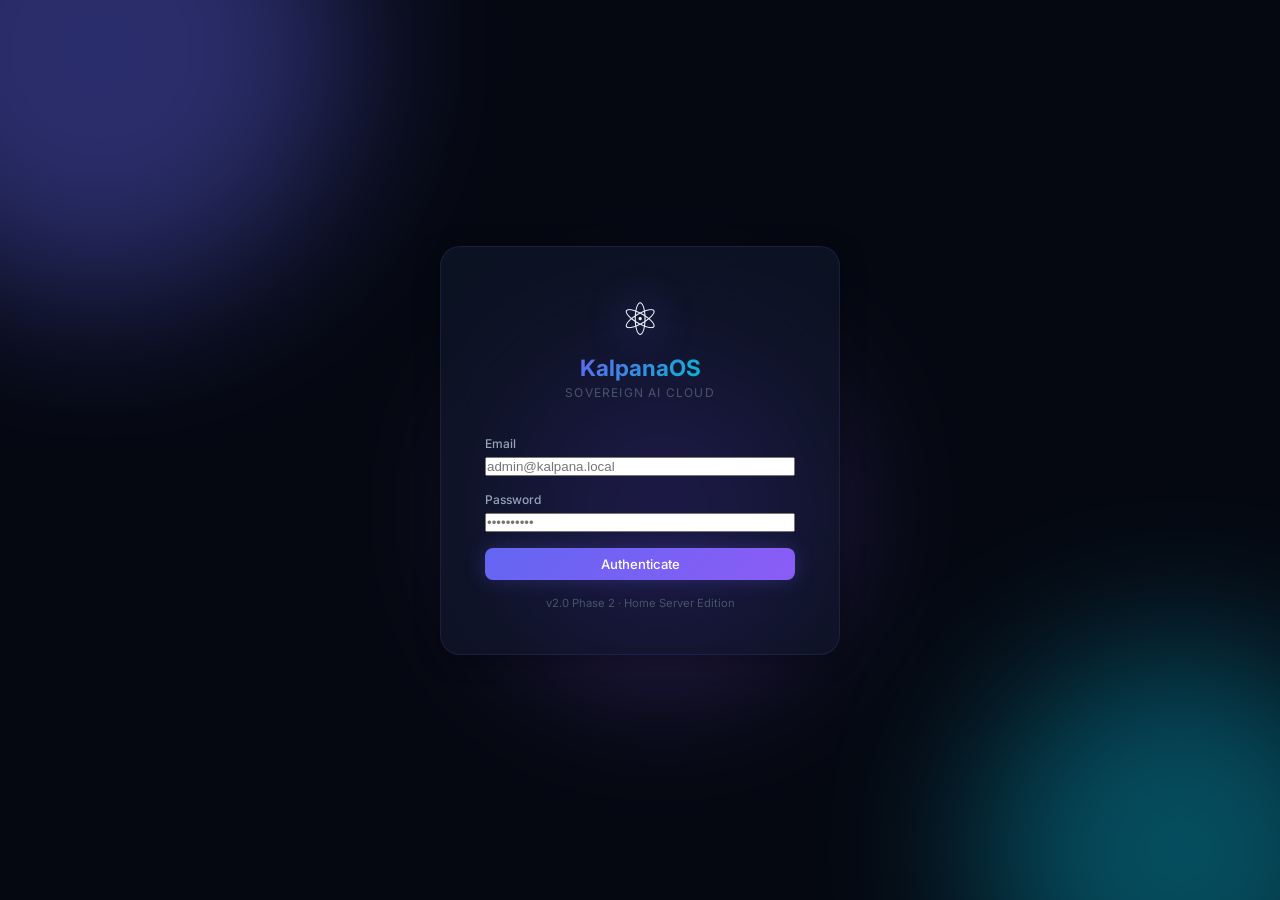
==== ui/index.html @ 205a22f2 "Initial commit: KalpanaOS Phase 5 Complete" ====
<!DOCTYPE html>
<html lang="en">
<head>
  <meta charset="UTF-8" />
  <meta name="viewport" content="width=device-width, initial-scale=1.0" />
  <title>KalpanaOS — Sovereign AI Cloud</title>
  <meta name="description" content="KalpanaOS operational dashboard — manage your sovereign AI cloud infrastructure through natural language." />
  <link rel="preconnect" href="https://fonts.googleapis.com" />
  <link rel="preconnect" href="https://fonts.gstatic.com" crossorigin />
  <link href="https://fonts.googleapis.com/css2?family=Inter:wght@300;400;500;600;700&family=JetBrains+Mono:wght@400;500&display=swap" rel="stylesheet" />
  <link rel="stylesheet" href="style.css" />
</head>
<body>
  <!-- Login Screen -->
  <div id="login-screen" class="login-screen">
    <div class="login-bg">
      <div class="orb orb-1"></div>
      <div class="orb orb-2"></div>
      <div class="orb orb-3"></div>
    </div>
    <div class="login-card glass">
      <div class="login-logo">
        <div class="logo-icon">⚛</div>
        <span class="logo-text">KalpanaOS</span>
        <span class="logo-sub">Sovereign AI Cloud</span>
      </div>
      <form id="login-form" class="login-form">
        <div class="form-group">
          <label for="email">Email</label>
          <input type="email" id="email" placeholder="admin@kalpana.local" autocomplete="email" />
        </div>
        <div class="form-group">
          <label for="password">Password</label>
          <input type="password" id="password" placeholder="••••••••••" autocomplete="current-password" />
        </div>
        <div id="login-error" class="login-error hidden"></div>
        <button type="submit" id="login-btn" class="btn btn-primary btn-full">
          <span class="btn-text">Authenticate</span>
          <span class="btn-spinner hidden">⟳</span>
        </button>
      </form>
      <p class="login-hint">v2.0 Phase 2 · Home Server Edition</p>
    </div>
  </div>

  <!-- Main App -->
  <div id="app" class="app hidden">
    <!-- Sidebar -->
    <aside class="sidebar glass">
      <div class="sidebar-logo">
        <div class="logo-icon">⚛</div>
        <span>KalpanaOS</span>
      </div>
      <nav class="sidebar-nav">
        <button class="nav-item active" data-page="dashboard" id="nav-dashboard">
          <span class="nav-icon">◈</span>
          <span>Dashboard</span>
        </button>
        <button class="nav-item" data-page="chat" id="nav-chat">
          <span class="nav-icon">◉</span>
          <span>AI Control Plane</span>
        </button>
        <button class="nav-item" data-page="services" id="nav-services">
          <span class="nav-icon">◫</span>
          <span>Services</span>
        </button>
        <button class="nav-item" data-page="agents" id="nav-agents">
          <span class="nav-icon">◎</span>
          <span>Agents</span>
        </button>
        <button class="nav-item" data-page="search" id="nav-search">
          <span class="nav-icon">◍</span>
          <span>Knowledge Search</span>
        </button>
        <button class="nav-item" data-page="observe" id="nav-observe">
          <span class="nav-icon">◌</span>
          <span>Observability</span>
        </button>
        <!-- Phase 2 nav -->
        <button class="nav-item" data-page="anomalies" id="nav-anomalies">
          <span class="nav-icon">⚠</span>
          <span>Anomaly Detection</span>
        </button>
        <button class="nav-item" data-page="memory" id="nav-memory">
          <span class="nav-icon">◈</span>
          <span>Episodic Memory</span>
        </button>
        <!-- Phase 3 Nav -->
        <div class="nav-section-label">Phase 3 · Orchestration</div>
        <button class="nav-item" data-page="topology" id="nav-topology">
          <span class="nav-icon">🕸</span>
          <span>Agent Topology</span>
        </button>
        <button class="nav-item" data-page="orchestrations" id="nav-orchestrations">
          <span class="nav-icon">⚡</span>
          <span>Orchestrations</span>
        </button>
        <button class="nav-item" data-page="events" id="nav-events">
          <span class="nav-icon">📡</span>
          <span>Live Events</span>
        </button>
        <!-- Phase 4 Nav -->
        <div class="nav-section-label">Phase 4 · Federation</div>
        <button class="nav-item" data-page="federation" id="nav-federation">
          <span class="nav-icon">🌐</span>
          <span>Federation & Edge</span>
        </button>
      </nav>
      <div class="sidebar-footer">
        <div class="user-badge glass">
          <div class="user-avatar">A</div>
          <div class="user-info">
            <span class="user-name" id="sidebar-username">Operator</span>
            <span class="user-role">Admin</span>
          </div>
        </div>
        <button class="btn-logout" id="logout-btn" title="Logout">⏻</button>
      </div>
    </aside>

    <!-- Main Content -->
    <main class="main-content">
      <!-- Dashboard Page -->
      <div id="page-dashboard" class="page active">
        <div class="page-header">
          <h1>Infrastructure Overview</h1>
          <div class="header-actions">
            <span class="status-dot online" id="system-status-dot"></span>
            <span id="system-status-text">All Systems Operational</span>
            <button class="btn btn-ghost" id="refresh-dashboard">↻ Refresh</button>
          </div>
        </div>

        <!-- Stats Row -->
        <div class="stats-grid">
          <div class="stat-card glass">
            <div class="stat-icon" style="background: linear-gradient(135deg,#6366f1,#8b5cf6)">◫</div>
            <div class="stat-body">
              <span class="stat-value" id="stat-services">—</span>
              <span class="stat-label">Running Services</span>
            </div>
            <div class="stat-trend up">↑</div>
          </div>
          <div class="stat-card glass">
            <div class="stat-icon" style="background: linear-gradient(135deg,#06b6d4,#3b82f6)">◎</div>
            <div class="stat-body">
              <span class="stat-value" id="stat-agents">—</span>
              <span class="stat-label">Active Agents</span>
            </div>
            <div class="stat-trend up">↑</div>
          </div>
          <div class="stat-card glass">
            <div class="stat-icon" style="background: linear-gradient(135deg,#10b981,#059669)">◍</div>
            <div class="stat-body">
              <span class="stat-value" id="stat-vectors">—</span>
              <span class="stat-label">Indexed Documents</span>
            </div>
            <div class="stat-trend neutral">→</div>
          </div>
          <div class="stat-card glass">
            <div class="stat-icon" style="background: linear-gradient(135deg,#f59e0b,#ef4444)">◉</div>
            <div class="stat-body">
              <span class="stat-value" id="stat-pending">—</span>
              <span class="stat-label">Pending Approvals</span>
            </div>
            <div class="stat-trend neutral" id="pending-trend">→</div>
          </div>
        </div>

        <!-- Node Info + Services -->
        <div class="dashboard-grid">
          <div class="card glass">
            <div class="card-header">
              <h3>Node Information</h3>
              <span class="badge badge-green">Online</span>
            </div>
            <div class="node-info" id="node-info">
              <div class="info-row"><span>Hostname</span><span id="node-hostname">—</span></div>
              <div class="info-row"><span>CPU Cores</span><span id="node-cpu">—</span></div>
              <div class="info-row"><span>Total Memory</span><span id="node-mem">—</span></div>
              <div class="info-row"><span>Docker Version</span><span id="node-docker">—</span></div>
              <div class="info-row"><span>Uptime</span><span id="node-uptime">—</span></div>
            </div>
          </div>

          <div class="card glass">
            <div class="card-header">
              <h3>Service Health</h3>
              <button class="btn btn-ghost btn-sm" id="deploy-service-btn">+ Deploy</button>
            </div>
            <div class="service-list" id="service-health-list">
              <div class="loading-pulse"></div>
            </div>
          </div>
        </div>

        <!-- Audit Log -->
        <div class="card glass">
          <div class="card-header">
            <h3>Recent Audit Log</h3>
            <span class="badge badge-blue">Live</span>
          </div>
          <div class="audit-table-wrap">
            <table class="audit-table">
              <thead>
                <tr><th>Time</th><th>Operator</th><th>Action</th><th>Resource</th><th>Detail</th></tr>
              </thead>
              <tbody id="audit-log-body">
                <tr><td colspan="5" class="empty-row">Loading audit log…</td></tr>
              </tbody>
            </table>
          </div>
        </div>
      </div>

      <!-- AI Chat Page -->
      <div id="page-chat" class="page">
        <div class="page-header">
          <h1>AI Control Plane</h1>
          <div class="header-actions">
            <span class="model-badge glass" id="chat-model-badge">⚡ meta/llama-3.1-8b-instruct</span>
            <button class="btn btn-ghost" id="new-session-btn">+ New Session</button>
          </div>
        </div>

        <div class="chat-layout">
          <div class="chat-container glass">
            <div class="chat-messages" id="chat-messages">
              <div class="chat-welcome">
                <div class="welcome-icon">⚛</div>
                <h3>KalpanaAI is ready</h3>
                <p>Ask me anything about your infrastructure. I can deploy services, check status, search your knowledge base, and run agents — all through natural language.</p>
                <div class="quick-prompts">
                  <button class="quick-prompt" data-prompt="What services are currently running?">What services are running?</button>
                  <button class="quick-prompt" data-prompt="Give me an infrastructure status report">Infrastructure report</button>
                  <button class="quick-prompt" data-prompt="Search my knowledge base for deployment guides">Search knowledge base</button>
                  <button class="quick-prompt" data-prompt="Run the InfraReportAgent">Run InfraReportAgent</button>
                </div>
              </div>
            </div>

            <div class="chat-input-area">
              <div id="pending-confirmation" class="pending-banner hidden">
                <span class="pending-icon">⚠</span>
                <span id="pending-desc">Pending command requires confirmation</span>
                <div class="pending-actions">
                  <button class="btn btn-danger btn-sm" id="confirm-cmd-btn">✓ Confirm</button>
                  <button class="btn btn-ghost btn-sm" id="reject-cmd-btn">✕ Reject</button>
                </div>
              </div>
              <div class="chat-input-row">
                <textarea
                  id="chat-input"
                  class="chat-textarea"
                  placeholder="Ask KalpanaAI anything…"
                  rows="1"
                ></textarea>
                <button class="btn btn-primary chat-send-btn" id="chat-send">
                  <span>Send</span>
                </button>
              </div>
              <div class="chat-footer-hint">KalpanaAI will ask for confirmation before any destructive action</div>
            </div>
          </div>
        </div>
      </div>

      <!-- Services Page -->
      <div id="page-services" class="page">
        <div class="page-header">
          <h1>Services</h1>
          <div class="header-actions">
            <button class="btn btn-primary" id="open-deploy-modal">+ Deploy Service</button>
          </div>
        </div>
        <div class="services-grid" id="services-grid">
          <div class="loading-pulse"></div>
        </div>
      </div>

      <!-- Agents Page -->
      <div id="page-agents" class="page">
        <div class="page-header">
          <h1>Autonomous Agents</h1>
          <button class="btn btn-primary" id="run-agent-btn">▶ Run Agent</button>
        </div>
        <div class="agents-layout">
          <div class="card glass">
            <div class="card-header"><h3>Registered Agents</h3></div>
            <div id="agents-list" class="agents-list">
              <div class="loading-pulse"></div>
            </div>
          </div>
          <div class="card glass">
            <div class="card-header">
              <h3>Task Queue</h3>
              <button class="btn btn-ghost btn-sm" id="refresh-tasks">↻</button>
            </div>
            <div id="tasks-list" class="tasks-list">
              <div class="loading-pulse"></div>
            </div>
          </div>
        </div>
      </div>

      <!-- Knowledge Search Page -->
      <div id="page-search" class="page">
        <div class="page-header">
          <h1>Knowledge Search</h1>
        </div>
        <div class="search-layout">
          <div class="search-bar-wrap glass">
            <span class="search-icon">⌕</span>
            <input type="text" id="search-input" class="search-input" placeholder="Search your knowledge base semantically…" />
            <button class="btn btn-primary" id="search-btn">Search</button>
          </div>
          <div class="ingest-section">
            <div class="card glass">
              <div class="card-header">
                <h3>Ingest Document</h3>
              </div>
              <div class="ingest-form">
                <textarea id="ingest-text" class="ingest-textarea" placeholder="Paste text to add to your knowledge base…" rows="4"></textarea>
                <input type="text" id="ingest-source" class="input-field" placeholder="Source label (e.g. deployment-guide)" />
                <button class="btn btn-primary" id="ingest-btn">+ Ingest to Knowledge Base</button>
              </div>
            </div>
          </div>
          <div id="search-results" class="search-results">
            <div class="search-empty">
              <span class="search-empty-icon">◍</span>
              <p>Search results will appear here</p>
            </div>
          </div>
        </div>
      </div>

      <!-- Observability Page -->
      <div id="page-observe" class="page">
        <div class="page-header">
          <h1>Observability</h1>
          <div class="header-actions">
            <a href="http://localhost:3001" target="_blank" class="btn btn-ghost">Open Grafana ↗</a>
            <a href="http://localhost:9090" target="_blank" class="btn btn-ghost">Open Prometheus ↗</a>
          </div>
        </div>
        <div class="observe-grid">
          <div class="card glass observe-card">
            <div class="card-header"><h3>Service Health Status</h3></div>
            <div id="observe-health" class="observe-health">
              <div class="loading-pulse"></div>
            </div>
          </div>
          <div class="card glass observe-card">
            <div class="card-header"><h3>Grafana Dashboard</h3></div>
            <div class="grafana-embed-wrap">
              <iframe
                src=""
                class="grafana-iframe"
                id="grafana-iframe"
                title="KalpanaOS Grafana Dashboard"
              ></iframe>
              <div class="grafana-fallback" id="grafana-fallback">
                <p>Grafana not reachable yet. <a href="" id="grafana-fallback-link" target="_blank">Open directly →</a></p>
              </div>
            </div>
          </div>
        </div>
      </div>

      <!-- Phase 2: Anomaly Detection Page -->
      <div id="page-anomalies" class="page">
        <div class="page-header">
          <h1>Anomaly Detection</h1>
          <div class="header-actions">
            <span id="anomaly-scan-time" class="badge badge-blue" style="display:none"></span>
            <button class="btn btn-primary" id="scan-anomalies-btn">⚡ Run Diagnostic Scan</button>
          </div>
        </div>

        <div class="card glass" style="margin-bottom:1.5rem">
          <div class="card-header">
            <h3>AI Infrastructure Analysis</h3>
            <span class="badge badge-green">Powered by LLaMA 3.1</span>
          </div>
          <p style="color:var(--text-muted);padding:1rem 0 0">KalpanaAI continuously monitors your Prometheus metrics and Loki error logs. Click <strong>Run Diagnostic Scan</strong> to trigger an immediate AI analysis of the last 30 minutes of telemetry.</p>
          <div id="anomaly-scan-output" class="anomaly-report-box hidden"></div>
        </div>

        <div class="card-header" style="padding:0 0 1rem">
          <h3>Active Anomalies</h3>
          <button class="btn btn-ghost btn-sm" id="refresh-anomalies-btn">↻ Refresh</button>
        </div>
        <div id="anomalies-list" class="anomalies-list">
          <div class="loading-pulse"></div>
        </div>
      </div>

      <!-- Phase 2: Episodic Memory Page -->
      <div id="page-memory" class="page">
        <div class="page-header">
          <h1>Episodic Memory</h1>
          <div class="header-actions">
            <span class="badge badge-blue">Long-Term AI Memory</span>
            <button class="btn btn-ghost" id="refresh-memory-btn">↻ Refresh</button>
          </div>
        </div>

        <div class="card glass" style="margin-bottom:1.5rem">
          <p style="color:var(--text-muted)">KalpanaAI automatically remembers past interactions, agent outputs, and infrastructure events. This memory is used to enrich future AI responses with relevant context from your history.</p>
        </div>

        <div class="memory-filters" style="display:flex;gap:.75rem;margin-bottom:1.5rem;flex-wrap:wrap">
          <button class="btn btn-ghost btn-sm memory-filter active" data-type="">All Types</button>
          <button class="btn btn-ghost btn-sm memory-filter" data-type="chat_interaction">💬 Chat</button>
          <button class="btn btn-ghost btn-sm memory-filter" data-type="agent_output">🤖 Agent</button>
          <button class="btn btn-ghost btn-sm memory-filter" data-type="anomaly">⚠ Anomaly</button>
          <button class="btn btn-ghost btn-sm memory-filter" data-type="infra_event">🔧 Infra</button>
        </div>

        <div id="memory-list" class="memory-list">
          <div class="loading-pulse"></div>
        </div>
      </div>

      <!-- Phase 3: Agent Topology Page -->
      <div id="page-topology" class="page">
        <div class="page-header">
          <h1>Agent Topology</h1>
          <div class="header-actions">
            <span class="badge badge-purple">Phase 3 · Multi-Agent Mesh</span>
            <button class="btn btn-ghost" id="refresh-topology-btn">↻ Refresh</button>
          </div>
        </div>
        <div class="p3-grid">
          <div class="card glass" style="grid-column:span 2">
            <h3 style="margin-bottom:1rem">Registered Agents</h3>
            <div id="agents-grid" class="agents-grid"></div>
          </div>
          <div class="card glass">
            <h3 style="margin-bottom:1rem">Quick Orchestrate</h3>
            <div class="form-group">
              <label>Goal</label>
              <textarea id="orch-goal" class="ingest-textarea" rows="3" placeholder="e.g. 'comprehensive analysis' or 'predict scaling needs'"></textarea>
            </div>
            <button class="btn btn-primary" id="run-orchestration-btn" style="width:100%;margin-top:.5rem">⚡ Orchestrate</button>
            <div id="orch-status" style="margin-top:1rem;display:none">
              <div class="loading-pulse"></div>
              <p style="text-align:center;margin-top:.5rem;color:var(--text-muted)">Running multi-agent plan...</p>
            </div>
          </div>
        </div>
      </div>

      <!-- Phase 3: Orchestrations Page -->
      <div id="page-orchestrations" class="page">
        <div class="page-header">
          <h1>Orchestration Plans</h1>
          <div class="header-actions">
            <span class="badge badge-blue">DAG Execution Engine</span>
            <button class="btn btn-ghost" id="refresh-plans-btn">↻ Refresh</button>
          </div>
        </div>
        <div id="plans-list" class="plans-list"></div>
      </div>

      <!-- Phase 3: Live Events Page -->
      <div id="page-events" class="page">
        <div class="page-header">
          <h1>Live Event Stream</h1>
          <div class="header-actions">
            <span id="sse-status-badge" class="badge badge-green">🟢 Connected</span>
            <button class="btn btn-ghost" id="clear-events-btn">Clear</button>
          </div>
        </div>
        <div class="card glass" style="margin-bottom:1.5rem;padding:.75rem 1.25rem">
          <p style="color:var(--text-muted);font-size:.85rem">Real-time event stream from the Orchestrator. All agent heartbeats, task dispatches, and plan completions appear here instantly via Server-Sent Events.</p>
        </div>
        <div id="events-feed" class="events-feed"></div>
      </div>

      <!-- Phase 4: Federation Page -->
      <div id="page-federation" class="page">
        <div class="page-header">
          <h1>Federation & Self-Healing</h1>
          <div class="header-actions">
            <button class="btn btn-primary" id="add-peer-btn">+ Trust New Peer</button>
          </div>
        </div>

        <div class="federation-grid">
          <!-- Peers list -->
          <div class="card glass">
            <h2>Trusted Peer Nodes</h2>
            <div class="table-container">
              <table class="data-table">
                <thead>
                  <tr>
                    <th>Status</th>
                    <th>Friendly Name</th>
                    <th>URL</th>
                    <th>DID</th>
                    <th>Actions</th>
                  </tr>
                </thead>
                <tbody id="peers-list-tbody">
                  <!-- Dynamic peers list -->
                </tbody>
              </table>
            </div>
          </div>

          <!-- Self Healing Audit Log -->
          <div class="card glass">
            <h2>Self-Healing Remediation Log</h2>
            <div class="timeline" id="remediation-audit-log">
              <!-- Remediation log items -->
            </div>
          </div>
        </div>

        <!-- Capability Registry / Marketplace -->
        <div class="card glass" style="margin-top:1.5rem">
          <h2>Federated Agent Marketplace</h2>
          <p style="color:var(--text-muted);font-size:.85rem;margin-bottom:1rem">Discover agent capabilities advertised by connected peers and request workload delegation.</p>
          <div class="table-container">
            <table class="data-table">
              <thead>
                <tr>
                  <th>Agent ID</th>
                  <th>Name</th>
                  <th>Description</th>
                  <th>Capabilities</th>
                  <th>Delegation Route</th>
                </tr>
              </thead>
              <tbody id="federated-marketplace-tbody">
                <!-- Federated marketplace items -->
              </tbody>
            </table>
          </div>
        </div>
      </div>

    </main>
  </div>

  <!-- Deploy Service Modal -->
  <div id="deploy-modal" class="modal-overlay hidden">
    <div class="modal glass">
      <div class="modal-header">
        <h3>Deploy Service</h3>
        <button class="modal-close" id="close-deploy-modal">✕</button>
      </div>
      <form id="deploy-form" class="modal-form">
        <div class="form-group">
          <label>Service Name</label>
          <input type="text" id="deploy-name" class="input-field" placeholder="my-service" required />
        </div>
        <div class="form-group">
          <label>Docker Image</label>
          <input type="text" id="deploy-image" class="input-field" placeholder="nginx:alpine" required />
        </div>
        <div class="form-group">
          <label>Port Mapping (host:container)</label>
          <input type="text" id="deploy-ports" class="input-field" placeholder="8080:80" />
        </div>
        <div class="form-group">
          <label>Environment Variables (KEY=VALUE, one per line)</label>
          <textarea id="deploy-env" class="ingest-textarea" rows="3" placeholder="API_KEY=abc&#10;DEBUG=true"></textarea>
        </div>
        <div class="form-group">
          <label>Memory Limit</label>
          <input type="text" id="deploy-mem" class="input-field" placeholder="128m" value="128m" />
        </div>
        <div class="modal-actions">
          <button type="button" class="btn btn-ghost" id="cancel-deploy">Cancel</button>
          <button type="submit" class="btn btn-primary">Deploy</button>
        </div>
      </form>
    </div>
  </div>

  <!-- Trust Peer Modal -->
  <div id="peer-modal" class="modal-overlay hidden">
    <div class="modal glass">
      <div class="modal-header">
        <h3>Trust New Peer Node</h3>
        <button class="modal-close" id="close-peer-modal">✕</button>
      </div>
      <form id="peer-form" class="modal-form">
        <div class="form-group">
          <label>Friendly Name</label>
          <input type="text" id="peer-name" class="input-field" placeholder="My Edge Node" required />
        </div>
        <div class="form-group">
          <label>Peer DID (did:key:...)</label>
          <input type="text" id="peer-did" class="input-field" placeholder="did:key:z6M..." required />
        </div>
        <div class="form-group">
          <label>Endpoint URL (Orchestrator Host)</label>
          <input type="text" id="peer-url" class="input-field" placeholder="http://192.168.1.10:8006" required />
        </div>
        <div class="modal-actions">
          <button type="button" class="btn btn-ghost" id="cancel-peer">Cancel</button>
          <button type="submit" class="btn btn-primary">Trust Peer</button>
        </div>
      </form>
    </div>
  </div>

  <!-- Toast Notifications -->
  <div id="toast-container" class="toast-container"></div>

  <script src="app.js"></script>
</body>
</html>
---- ui/style.css ----
/* ─── Reset & Base ────────────────────────────────────────────── */
*, *::before, *::after { box-sizing: border-box; margin: 0; padding: 0; }

:root {
  --bg-base:        #050811;
  --bg-surface:     #0c1220;
  --bg-elevated:    #111827;
  --border:         rgba(99,102,241,0.15);
  --border-bright:  rgba(99,102,241,0.35);
  --text-primary:   #f1f5f9;
  --text-secondary: #94a3b8;
  --text-muted:     #475569;
  --accent:         #6366f1;
  --accent-glow:    rgba(99,102,241,0.25);
  --accent-2:       #8b5cf6;
  --cyan:           #06b6d4;
  --green:          #10b981;
  --amber:          #f59e0b;
  --red:            #ef4444;
  --radius:         12px;
  --radius-sm:      8px;
  --shadow:         0 4px 24px rgba(0,0,0,0.4);
  --shadow-glow:    0 0 40px rgba(99,102,241,0.15);
}

html { font-size: 15px; }
body {
  font-family: 'Inter', sans-serif;
  background: var(--bg-base);
  color: var(--text-primary);
  min-height: 100vh;
  overflow-x: hidden;
}

/* ─── Glass morphism ─────────────────────────────────────────── */
.glass {
  background: rgba(17,24,39,0.7);
  backdrop-filter: blur(16px) saturate(180%);
  -webkit-backdrop-filter: blur(16px) saturate(180%);
  border: 1px solid var(--border);
  box-shadow: var(--shadow);
}

/* ─── Buttons ────────────────────────────────────────────────── */
.btn {
  display: inline-flex; align-items: center; gap: 6px;
  padding: 8px 18px; border-radius: var(--radius-sm);
  font-size: 0.875rem; font-weight: 500; cursor: pointer;
  border: none; transition: all 0.2s ease; text-decoration: none;
  font-family: 'Inter', sans-serif; white-space: nowrap;
}
.btn-primary {
  background: linear-gradient(135deg, var(--accent), var(--accent-2));
  color: #fff; box-shadow: 0 0 20px var(--accent-glow);
}
.btn-primary:hover { transform: translateY(-1px); box-shadow: 0 0 32px var(--accent-glow); }
.btn-primary:active { transform: translateY(0); }
.btn-ghost {
  background: rgba(255,255,255,0.04); color: var(--text-secondary);
  border: 1px solid var(--border);
}
.btn-ghost:hover { background: rgba(255,255,255,0.08); color: var(--text-primary); }
.btn-danger { background: linear-gradient(135deg,#dc2626,#ef4444); color:#fff; }
.btn-danger:hover { transform: translateY(-1px); }
.btn-full { width: 100%; justify-content: center; }
.btn-sm { padding: 5px 12px; font-size: 0.8rem; }

/* ─── Inputs ─────────────────────────────────────────────────── */
.input-field, .chat-textarea, .ingest-textarea {
  width: 100%; padding: 10px 14px;
  background: rgba(255,255,255,0.04); border: 1px solid var(--border);
  border-radius: var(--radius-sm); color: var(--text-primary);
  font-size: 0.9rem; font-family: 'Inter', sans-serif;
  outline: none; transition: border-color 0.2s, box-shadow 0.2s;
}
.input-field:focus, .chat-textarea:focus, .ingest-textarea:focus {
  border-color: var(--accent); box-shadow: 0 0 0 3px var(--accent-glow);
}
.input-field::placeholder, .chat-textarea::placeholder, .ingest-textarea::placeholder { color: var(--text-muted); }

/* ─── Login Screen ───────────────────────────────────────────── */
.login-screen {
  position: fixed; inset: 0; display: flex;
  align-items: center; justify-content: center;
  background: var(--bg-base); z-index: 1000;
}
.login-bg { position: absolute; inset: 0; overflow: hidden; pointer-events: none; }
.orb {
  position: absolute; border-radius: 50%; filter: blur(80px); opacity: 0.4;
  animation: orb-drift 8s ease-in-out infinite alternate;
}
.orb-1 { width: 500px; height: 500px; background: var(--accent); top: -200px; left: -150px; animation-delay: 0s; }
.orb-2 { width: 400px; height: 400px; background: var(--cyan); bottom: -150px; right: -100px; animation-delay: -3s; }
.orb-3 { width: 300px; height: 300px; background: var(--accent-2); top: 40%; left: 40%; animation-delay: -5s; }
@keyframes orb-drift { from { transform: translate(0,0) scale(1); } to { transform: translate(30px,20px) scale(1.1); } }

.login-card {
  width: 400px; padding: 44px; border-radius: 20px;
  position: relative; z-index: 1;
  animation: slide-up 0.5s ease;
}
@keyframes slide-up { from { opacity:0; transform:translateY(20px); } to { opacity:1; transform:translateY(0); } }

.login-logo { text-align: center; margin-bottom: 36px; }
.logo-icon { font-size: 3rem; display: block; margin-bottom: 8px; filter: drop-shadow(0 0 20px var(--accent)); }
.logo-text { font-size: 1.5rem; font-weight: 700; background: linear-gradient(135deg,var(--accent),var(--cyan)); -webkit-background-clip: text; -webkit-text-fill-color: transparent; background-clip: text; }
.logo-sub { display: block; font-size: 0.8rem; color: var(--text-muted); margin-top: 4px; letter-spacing: 0.1em; text-transform: uppercase; }

.login-form { display: flex; flex-direction: column; gap: 16px; }
.form-group { display: flex; flex-direction: column; gap: 6px; }
.form-group label { font-size: 0.8rem; font-weight: 500; color: var(--text-secondary); }
.login-error {
  padding: 10px 14px; border-radius: var(--radius-sm);
  background: rgba(239,68,68,0.15); border: 1px solid rgba(239,68,68,0.3);
  color: #fca5a5; font-size: 0.85rem;
}
.login-hint { text-align: center; margin-top: 16px; font-size: 0.75rem; color: var(--text-muted); }

/* ─── App Layout ─────────────────────────────────────────────── */
.app { display: flex; height: 100vh; overflow: hidden; }

/* ─── Sidebar ────────────────────────────────────────────────── */
.sidebar {
  width: 230px; flex-shrink: 0; display: flex; flex-direction: column;
  border-right: 1px solid var(--border); border-radius: 0;
  padding: 24px 16px; gap: 0;
  background: rgba(5,8,17,0.85);
}
.sidebar-logo {
  display: flex; align-items: center; gap: 10px; padding: 0 8px;
  margin-bottom: 32px; font-weight: 700; font-size: 1rem;
  background: linear-gradient(135deg,var(--accent),var(--cyan));
  -webkit-background-clip: text; -webkit-text-fill-color: transparent; background-clip: text;
}
.sidebar-logo .logo-icon { font-size: 1.4rem; filter: drop-shadow(0 0 10px var(--accent)); -webkit-text-fill-color: initial; }

.sidebar-nav { display: flex; flex-direction: column; gap: 4px; flex: 1; }
.nav-item {
  display: flex; align-items: center; gap: 12px; padding: 10px 12px;
  border-radius: var(--radius-sm); border: none; background: transparent;
  color: var(--text-secondary); font-size: 0.875rem; cursor: pointer;
  transition: all 0.2s ease; text-align: left; font-family: 'Inter',sans-serif;
  position: relative;
}
.nav-item:hover { background: rgba(99,102,241,0.08); color: var(--text-primary); }
.nav-item.active {
  background: rgba(99,102,241,0.15); color: var(--accent);
  box-shadow: inset 3px 0 0 var(--accent);
}
.nav-icon { font-size: 1.1rem; width: 20px; text-align: center; }

.sidebar-footer { display: flex; align-items: center; gap: 8px; padding-top: 16px; border-top: 1px solid var(--border); }
.user-badge {
  display: flex; align-items: center; gap: 8px; padding: 8px 10px;
  border-radius: var(--radius-sm); flex: 1;
}
.user-avatar {
  width: 28px; height: 28px; border-radius: 50%;
  background: linear-gradient(135deg,var(--accent),var(--accent-2));
  display: flex; align-items: center; justify-content: center;
  font-size: 0.75rem; font-weight: 700; color: #fff; flex-shrink: 0;
}
.user-info { display: flex; flex-direction: column; min-width: 0; }
.user-name { font-size: 0.8rem; font-weight: 600; color: var(--text-primary); white-space: nowrap; overflow: hidden; text-overflow: ellipsis; }
.user-role { font-size: 0.7rem; color: var(--text-muted); }
.btn-logout { background: none; border: 1px solid var(--border); border-radius: var(--radius-sm); padding: 8px; color: var(--text-muted); cursor: pointer; font-size: 0.9rem; transition: all 0.2s; }
.btn-logout:hover { color: var(--red); border-color: var(--red); }

/* ─── Main Content ───────────────────────────────────────────── */
.main-content { flex: 1; overflow-y: auto; padding: 28px 32px; background: var(--bg-base); scroll-behavior: smooth; }

/* ─── Pages ──────────────────────────────────────────────────── */
.page { display: none; animation: fade-in 0.3s ease; }
.page.active { display: block; }
@keyframes fade-in { from { opacity:0; transform:translateY(8px); } to { opacity:1; transform:translateY(0); } }

.page-header {
  display: flex; align-items: center; justify-content: space-between;
  margin-bottom: 28px;
}
.page-header h1 { font-size: 1.6rem; font-weight: 700; background: linear-gradient(135deg,var(--text-primary),var(--text-secondary)); -webkit-background-clip: text; -webkit-text-fill-color: transparent; background-clip: text; }
.header-actions { display: flex; align-items: center; gap: 10px; }

/* ─── Stats Grid ─────────────────────────────────────────────── */
.stats-grid { display: grid; grid-template-columns: repeat(4,1fr); gap: 16px; margin-bottom: 24px; }
.stat-card {
  border-radius: var(--radius); padding: 20px; display: flex; align-items: center; gap: 16px;
  transition: transform 0.2s, box-shadow 0.2s;
}
.stat-card:hover { transform: translateY(-2px); box-shadow: var(--shadow), var(--shadow-glow); }
.stat-icon { width: 44px; height: 44px; border-radius: 10px; display: flex; align-items: center; justify-content: center; font-size: 1.3rem; flex-shrink: 0; }
.stat-body { flex: 1; }
.stat-value { display: block; font-size: 1.8rem; font-weight: 700; line-height: 1; font-variant-numeric: tabular-nums; }
.stat-label { font-size: 0.75rem; color: var(--text-secondary); margin-top: 4px; display: block; }
.stat-trend { font-size: 1rem; }
.stat-trend.up { color: var(--green); }
.stat-trend.neutral { color: var(--text-muted); }

/* ─── Dashboard Grid ─────────────────────────────────────────── */
.dashboard-grid { display: grid; grid-template-columns: 1fr 1fr; gap: 16px; margin-bottom: 20px; }

/* ─── Cards ──────────────────────────────────────────────────── */
.card { border-radius: var(--radius); padding: 20px; margin-bottom: 20px; }
.card:last-child { margin-bottom: 0; }
.card-header { display: flex; align-items: center; justify-content: space-between; margin-bottom: 16px; }
.card-header h3 { font-size: 0.95rem; font-weight: 600; color: var(--text-primary); }

/* ─── Badges ─────────────────────────────────────────────────── */
.badge { font-size: 0.7rem; padding: 3px 8px; border-radius: 20px; font-weight: 600; }
.badge-green { background: rgba(16,185,129,0.2); color: #34d399; border: 1px solid rgba(16,185,129,0.3); }
.badge-blue { background: rgba(99,102,241,0.2); color: #a5b4fc; border: 1px solid rgba(99,102,241,0.3); }
.badge-red { background: rgba(239,68,68,0.2); color: #fca5a5; border: 1px solid rgba(239,68,68,0.3); }
.badge-amber { background: rgba(245,158,11,0.2); color: #fcd34d; border: 1px solid rgba(245,158,11,0.3); }

/* ─── Node Info ──────────────────────────────────────────────── */
.info-row { display: flex; justify-content: space-between; align-items: center; padding: 10px 0; border-bottom: 1px solid var(--border); font-size: 0.85rem; }
.info-row:last-child { border-bottom: none; }
.info-row span:first-child { color: var(--text-muted); }
.info-row span:last-child { color: var(--text-primary); font-family: 'JetBrains Mono',monospace; font-size: 0.8rem; }

/* ─── Service Health List ────────────────────────────────────── */
.service-health-item { display: flex; align-items: center; gap: 10px; padding: 10px 0; border-bottom: 1px solid var(--border); font-size: 0.85rem; }
.service-health-item:last-child { border-bottom: none; }
.status-dot { width: 8px; height: 8px; border-radius: 50%; flex-shrink: 0; }
.status-dot.online { background: var(--green); box-shadow: 0 0 8px var(--green); animation: pulse-dot 2s infinite; }
.status-dot.offline { background: var(--red); }
.status-dot.unknown { background: var(--amber); }
@keyframes pulse-dot { 0%,100% { opacity:1; } 50% { opacity:0.5; } }
.service-name { flex: 1; font-family: 'JetBrains Mono',monospace; font-size: 0.8rem; }
.service-image { color: var(--text-muted); font-size: 0.75rem; }

/* ─── Audit Table ────────────────────────────────────────────── */
.audit-table-wrap { overflow-x: auto; }
.audit-table { width: 100%; border-collapse: collapse; font-size: 0.82rem; }
.audit-table th { padding: 8px 12px; text-align: left; color: var(--text-muted); font-weight: 500; border-bottom: 1px solid var(--border); }
.audit-table td { padding: 10px 12px; border-bottom: 1px solid rgba(255,255,255,0.03); }
.audit-table tr:hover td { background: rgba(255,255,255,0.02); }
.empty-row { text-align: center; color: var(--text-muted); padding: 24px !important; }

/* ─── Chat ───────────────────────────────────────────────────── */
.chat-layout { height: calc(100vh - 160px); display: flex; flex-direction: column; }
.chat-container { border-radius: var(--radius); display: flex; flex-direction: column; height: 100%; overflow: hidden; }
.chat-messages { flex: 1; overflow-y: auto; padding: 24px; display: flex; flex-direction: column; gap: 16px; }
.chat-messages::-webkit-scrollbar { width: 4px; }
.chat-messages::-webkit-scrollbar-track { background: transparent; }
.chat-messages::-webkit-scrollbar-thumb { background: var(--border); border-radius: 4px; }

.chat-welcome { text-align: center; padding: 48px 24px; }
.welcome-icon { font-size: 3rem; margin-bottom: 16px; filter: drop-shadow(0 0 16px var(--accent)); }
.chat-welcome h3 { font-size: 1.2rem; margin-bottom: 8px; }
.chat-welcome p { color: var(--text-secondary); font-size: 0.9rem; max-width: 420px; margin: 0 auto 24px; line-height: 1.6; }
.quick-prompts { display: flex; flex-wrap: wrap; gap: 8px; justify-content: center; }
.quick-prompt { padding: 8px 16px; border-radius: 20px; border: 1px solid var(--border); background: rgba(99,102,241,0.08); color: var(--text-secondary); font-size: 0.82rem; cursor: pointer; transition: all 0.2s; font-family: 'Inter',sans-serif; }
.quick-prompt:hover { background: rgba(99,102,241,0.2); color: var(--text-primary); border-color: var(--accent); }

.message { display: flex; gap: 12px; max-width: 88%; animation: msg-in 0.3s ease; }
.message.user { align-self: flex-end; flex-direction: row-reverse; }
.message.assistant { align-self: flex-start; }
@keyframes msg-in { from { opacity:0; transform:translateY(8px); } to { opacity:1; transform:translateY(0); } }

.msg-avatar { width: 32px; height: 32px; border-radius: 50%; display: flex; align-items: center; justify-content: center; font-size: 0.85rem; flex-shrink: 0; }
.message.user .msg-avatar { background: linear-gradient(135deg,var(--accent),var(--accent-2)); }
.message.assistant .msg-avatar { background: linear-gradient(135deg,#1e293b,#334155); border: 1px solid var(--border); }

.msg-bubble { padding: 12px 16px; border-radius: 12px; font-size: 0.875rem; line-height: 1.6; }
.message.user .msg-bubble { background: linear-gradient(135deg,rgba(99,102,241,0.3),rgba(139,92,246,0.3)); border: 1px solid rgba(99,102,241,0.3); border-radius: 12px 12px 2px 12px; }
.message.assistant .msg-bubble { background: rgba(255,255,255,0.04); border: 1px solid var(--border); border-radius: 12px 12px 12px 2px; }
.msg-bubble pre { background: rgba(0,0,0,0.3); padding: 8px 12px; border-radius: 6px; overflow-x: auto; margin-top: 8px; font-family: 'JetBrains Mono',monospace; font-size: 0.8rem; }
.msg-bubble code { font-family: 'JetBrains Mono',monospace; font-size: 0.85em; background: rgba(0,0,0,0.3); padding: 1px 5px; border-radius: 3px; }

.msg-thinking { display: flex; gap: 4px; align-items: center; padding: 12px 16px; }
.thinking-dot { width: 6px; height: 6px; border-radius: 50%; background: var(--accent); animation: thinking 1.2s infinite; }
.thinking-dot:nth-child(2) { animation-delay: 0.2s; }
.thinking-dot:nth-child(3) { animation-delay: 0.4s; }
@keyframes thinking { 0%,60%,100% { opacity:0.3; transform:translateY(0); } 30% { opacity:1; transform:translateY(-4px); } }

.chat-input-area { padding: 16px 20px; border-top: 1px solid var(--border); }
.chat-input-row { display: flex; gap: 10px; align-items: flex-end; }
.chat-textarea { resize: none; max-height: 120px; border-radius: var(--radius-sm) !important; line-height: 1.5; }
.chat-send-btn { padding: 10px 20px; align-self: flex-end; }
.chat-footer-hint { font-size: 0.72rem; color: var(--text-muted); margin-top: 8px; text-align: center; }

.model-badge { padding: 5px 12px; border-radius: 20px; font-size: 0.75rem; color: var(--cyan); display: flex; align-items: center; gap: 5px; }

/* ─── Pending Confirmation Banner ────────────────────────────── */
.pending-banner {
  display: flex; align-items: center; gap: 10px; padding: 10px 14px;
  background: rgba(245,158,11,0.1); border: 1px solid rgba(245,158,11,0.3);
  border-radius: var(--radius-sm); margin-bottom: 10px; font-size: 0.85rem;
}
.pending-icon { color: var(--amber); font-size: 1rem; }
.pending-actions { display: flex; gap: 8px; margin-left: auto; }

/* ─── Services Grid ──────────────────────────────────────────── */
.services-grid { display: grid; grid-template-columns: repeat(auto-fill,minmax(280px,1fr)); gap: 16px; }
.service-card { border-radius: var(--radius); padding: 20px; border: 1px solid var(--border); background: rgba(17,24,39,0.7); transition: all 0.2s; }
.service-card:hover { border-color: var(--border-bright); transform: translateY(-2px); box-shadow: var(--shadow-glow); }
.service-card-header { display: flex; align-items: center; gap: 10px; margin-bottom: 12px; }
.service-card-name { font-weight: 600; font-size: 0.95rem; flex: 1; }
.service-card-body { font-size: 0.8rem; color: var(--text-muted); }
.service-card-body > div { display: flex; justify-content: space-between; padding: 4px 0; }
.service-card-actions { display: flex; gap: 8px; margin-top: 14px; }

/* ─── Agents ─────────────────────────────────────────────────── */
.agents-layout { display: grid; grid-template-columns: 1fr 1fr; gap: 16px; }
.agent-item { display: flex; align-items: flex-start; gap: 12px; padding: 14px; border-radius: var(--radius-sm); border: 1px solid var(--border); margin-bottom: 10px; transition: all 0.2s; cursor: pointer; }
.agent-item:hover { border-color: var(--border-bright); background: rgba(99,102,241,0.05); }
.agent-icon { width: 36px; height: 36px; border-radius: 8px; background: linear-gradient(135deg,var(--cyan),var(--accent)); display: flex; align-items: center; justify-content: center; font-size: 1rem; flex-shrink: 0; }
.agent-name { font-weight: 600; font-size: 0.875rem; margin-bottom: 4px; }
.agent-desc { font-size: 0.78rem; color: var(--text-muted); line-height: 1.4; }
.agent-caps { display: flex; flex-wrap: wrap; gap: 4px; margin-top: 6px; }
.cap-badge { font-size: 0.68rem; padding: 2px 6px; border-radius: 4px; background: rgba(6,182,212,0.1); color: var(--cyan); border: 1px solid rgba(6,182,212,0.2); font-family: 'JetBrains Mono',monospace; }

.task-item { padding: 12px 14px; border-radius: var(--radius-sm); border: 1px solid var(--border); margin-bottom: 8px; font-size: 0.83rem; }
.task-header { display: flex; align-items: center; justify-content: space-between; margin-bottom: 4px; }
.task-agent { font-weight: 600; }
.task-status-badge { font-size: 0.7rem; padding: 2px 8px; border-radius: 10px; font-weight: 600; }
.task-status-completed { background: rgba(16,185,129,0.15); color: #34d399; }
.task-status-running { background: rgba(99,102,241,0.15); color: #a5b4fc; animation: pulse-task 2s infinite; }
.task-status-failed { background: rgba(239,68,68,0.15); color: #fca5a5; }
.task-status-pending { background: rgba(245,158,11,0.15); color: #fcd34d; }
@keyframes pulse-task { 0%,100% { opacity:1; } 50% { opacity:0.6; } }
.task-time { color: var(--text-muted); font-size: 0.75rem; }

/* ─── Search ─────────────────────────────────────────────────── */
.search-layout { display: flex; flex-direction: column; gap: 16px; }
.search-bar-wrap { display: flex; align-items: center; gap: 10px; padding: 6px 16px; border-radius: var(--radius); }
.search-icon { color: var(--text-muted); font-size: 1.2rem; }
.search-input { flex: 1; background: none; border: none; outline: none; color: var(--text-primary); font-size: 1rem; font-family: 'Inter',sans-serif; padding: 8px 0; }
.search-input::placeholder { color: var(--text-muted); }

.ingest-section { }
.ingest-form { display: flex; flex-direction: column; gap: 10px; }

.search-results { display: flex; flex-direction: column; gap: 12px; }
.search-empty { text-align: center; padding: 40px; color: var(--text-muted); }
.search-empty-icon { font-size: 2.5rem; display: block; margin-bottom: 12px; opacity: 0.5; }
.search-result-card { padding: 16px; border-radius: var(--radius); border: 1px solid var(--border); background: rgba(17,24,39,0.5); }
.result-header { display: flex; align-items: center; justify-content: space-between; margin-bottom: 8px; }
.result-source { font-size: 0.75rem; color: var(--cyan); font-family: 'JetBrains Mono',monospace; }
.result-score { font-size: 0.75rem; color: var(--text-muted); }
.result-text { font-size: 0.875rem; color: var(--text-secondary); line-height: 1.6; }

/* ─── Observability ──────────────────────────────────────────── */
.observe-grid { display: grid; grid-template-columns: 300px 1fr; gap: 16px; height: calc(100vh - 160px); }
.observe-card { height: 100%; }
.observe-health { display: flex; flex-direction: column; gap: 8px; }
.health-item { display: flex; align-items: center; gap: 10px; padding: 10px 12px; border-radius: var(--radius-sm); border: 1px solid var(--border); font-size: 0.85rem; }
.health-item-name { flex: 1; font-family: 'JetBrains Mono',monospace; font-size: 0.8rem; }
.health-item-status { font-size: 0.75rem; font-weight: 600; }

.grafana-embed-wrap { position: relative; height: calc(100% - 48px); }
.grafana-iframe { width: 100%; height: 100%; border: none; border-radius: var(--radius-sm); }
.grafana-fallback { position: absolute; inset: 0; display: flex; align-items: center; justify-content: center; color: var(--text-muted); font-size: 0.9rem; background: rgba(0,0,0,0.5); border-radius: var(--radius-sm); }
.grafana-fallback a { color: var(--accent); text-decoration: none; }

/* ─── Status indicators ──────────────────────────────────────── */
#system-status-dot.online { background: var(--green); box-shadow: 0 0 8px var(--green); width: 8px; height: 8px; border-radius: 50%; display: inline-block; }
#system-status-text { color: var(--text-secondary); font-size: 0.85rem; }

/* ─── Modal ──────────────────────────────────────────────────── */
.modal-overlay { position: fixed; inset: 0; background: rgba(0,0,0,0.6); backdrop-filter: blur(4px); z-index: 200; display: flex; align-items: center; justify-content: center; }
.modal { width: 480px; border-radius: 16px; padding: 28px; }
.modal-header { display: flex; align-items: center; justify-content: space-between; margin-bottom: 20px; }
.modal-header h3 { font-size: 1.1rem; font-weight: 600; }
.modal-close { background: none; border: none; color: var(--text-muted); font-size: 1.2rem; cursor: pointer; }
.modal-close:hover { color: var(--text-primary); }
.modal-form { display: flex; flex-direction: column; gap: 14px; }
.modal-actions { display: flex; justify-content: flex-end; gap: 10px; margin-top: 4px; }

/* ─── Toast ──────────────────────────────────────────────────── */
.toast-container { position: fixed; bottom: 24px; right: 24px; z-index: 300; display: flex; flex-direction: column; gap: 8px; }
.toast { padding: 12px 18px; border-radius: var(--radius-sm); font-size: 0.875rem; box-shadow: var(--shadow); animation: toast-in 0.3s ease; display: flex; align-items: center; gap: 8px; min-width: 240px; }
.toast-success { background: rgba(16,185,129,0.9); color: #fff; }
.toast-error { background: rgba(239,68,68,0.9); color: #fff; }
.toast-info { background: rgba(99,102,241,0.9); color: #fff; }
@keyframes toast-in { from { opacity:0; transform:translateX(20px); } to { opacity:1; transform:translateX(0); } }

/* ─── Loading ────────────────────────────────────────────────── */
.loading-pulse {
  height: 40px; border-radius: 8px;
  background: linear-gradient(90deg, rgba(255,255,255,0.03) 25%, rgba(255,255,255,0.08) 50%, rgba(255,255,255,0.03) 75%);
  background-size: 200% 100%;
  animation: shimmer 1.5s infinite;
}
@keyframes shimmer { to { background-position: -200% 0; } }

/* ─── Utilities ──────────────────────────────────────────────── */
.hidden { display: none !important; }

/* ─── Scrollbar ──────────────────────────────────────────────── */
::-webkit-scrollbar { width: 5px; }
::-webkit-scrollbar-track { background: transparent; }
::-webkit-scrollbar-thumb { background: rgba(99,102,241,0.25); border-radius: 3px; }
::-webkit-scrollbar-thumb:hover { background: rgba(99,102,241,0.5); }

/* ─── Phase 2: Anomaly Detection ────────────────────────────── */
.anomaly-report-box {
  margin-top: 1.25rem; padding: 1.25rem;
  background: rgba(0,0,0,0.25); border: 1px solid var(--border);
  border-radius: var(--radius-sm); font-size: 0.85rem;
  color: var(--text-secondary); line-height: 1.7;
  max-height: 400px; overflow-y: auto;
}
.anomaly-report-box pre { background: rgba(0,0,0,0.3); padding: 8px; border-radius: 4px; font-size: 0.78rem; overflow-x: auto; }
.anomaly-report-box code { font-family: 'JetBrains Mono',monospace; background: rgba(0,0,0,0.3); padding: 1px 4px; border-radius: 3px; }
.anomalies-list { display: flex; flex-direction: column; }

/* ─── Phase 2: Episodic Memory ───────────────────────────────── */
.memory-list { display: flex; flex-direction: column; }
.memory-filter.active {
  background: rgba(99,102,241,0.2) !important;
  color: var(--accent) !important;
  border-color: var(--accent) !important;
}

/* ─── Phase 3: Sidebar section label ────────────────────────── */
.nav-section-label {
  font-size: .65rem;
  font-weight: 700;
  letter-spacing: .08em;
  text-transform: uppercase;
  color: var(--text-muted);
  padding: .75rem 1.25rem .25rem;
  opacity: .7;
}

/* ─── Phase 3: Agent Topology ───────────────────────────────── */
.p3-grid {
  display: grid;
  grid-template-columns: 1fr 1fr 1fr;
  gap: 1.5rem;
}
@media (max-width: 1100px) { .p3-grid { grid-template-columns: 1fr 1fr; } }
@media (max-width: 700px) { .p3-grid { grid-template-columns: 1fr; } }

.agents-grid {
  display: grid;
  grid-template-columns: repeat(auto-fill, minmax(200px, 1fr));
  gap: 1rem;
}

.agent-card {
  background: rgba(255,255,255,0.04);
  border: 1px solid rgba(255,255,255,0.08);
  border-radius: 12px;
  padding: 1rem;
  transition: transform .2s, box-shadow .2s;
  cursor: default;
}
.agent-card:hover { transform: translateY(-2px); box-shadow: 0 8px 24px rgba(0,0,0,.3); }
.agent-card-name { font-weight: 600; font-size: .9rem; margin-bottom: .35rem; }
.agent-card-desc { font-size: .75rem; color: var(--text-muted); margin-bottom: .5rem; line-height: 1.5; }
.agent-card-caps { display: flex; flex-wrap: wrap; gap: .25rem; margin-bottom: .5rem; }
.cap-tag { background: rgba(99,102,241,0.15); color: var(--accent); border-radius: 4px; padding: .1rem .35rem; font-size: .65rem; font-weight: 600; }
.agent-status-dot { width: 8px; height: 8px; border-radius: 50%; display: inline-block; margin-right: .35rem; }
.dot-active { background: #22c55e; box-shadow: 0 0 6px #22c55e; }
.dot-inactive { background: #ef4444; box-shadow: 0 0 6px #ef4444; }
.dot-busy { background: #f59e0b; box-shadow: 0 0 6px #f59e0b; }

/* ─── Phase 3: Orchestrations ────────────────────────────────── */
.plans-list { display: flex; flex-direction: column; gap: 1rem; }

.plan-card {
  background: rgba(255,255,255,0.03);
  border: 1px solid rgba(255,255,255,0.08);
  border-radius: 14px;
  padding: 1.25rem;
  transition: border-color .2s;
}
.plan-card:hover { border-color: rgba(99,102,241,0.4); }
.plan-header { display: flex; align-items: flex-start; gap: 1rem; margin-bottom: .75rem; }
.plan-goal { flex: 1; font-weight: 600; font-size: .9rem; line-height: 1.4; }
.plan-meta { font-size: .75rem; color: var(--text-muted); margin-bottom: .75rem; }
.plan-steps { display: flex; flex-wrap: wrap; gap: .4rem; margin-bottom: .75rem; }
.step-chip {
  display: flex; align-items: center; gap: .35rem;
  background: rgba(255,255,255,0.05);
  border: 1px solid rgba(255,255,255,0.1);
  border-radius: 20px;
  padding: .2rem .65rem;
  font-size: .72rem;
}
.step-chip.completed { border-color: rgba(34,197,94,.4); color: #86efac; }
.step-chip.failed { border-color: rgba(239,68,68,.4); color: #fca5a5; }
.step-chip.running { border-color: rgba(245,158,11,.4); color: #fcd34d; }
.step-chip.pending { border-color: rgba(148,163,184,.3); color: var(--text-muted); }

.plan-output {
  background: rgba(0,0,0,.3);
  border: 1px solid rgba(255,255,255,0.07);
  border-radius: 8px;
  padding: .75rem;
  font-size: .78rem;
  line-height: 1.6;
  white-space: pre-wrap;
  word-break: break-word;
  max-height: 200px;
  overflow-y: auto;
  color: var(--text-muted);
}

/* ─── Phase 3: Live Events ───────────────────────────────────── */
.events-feed {
  display: flex;
  flex-direction: column-reverse;
  gap: .5rem;
  max-height: calc(100vh - 280px);
  overflow-y: auto;
}

.event-row {
  display: flex;
  align-items: baseline;
  gap: .75rem;
  background: rgba(255,255,255,0.03);
  border: 1px solid rgba(255,255,255,0.06);
  border-radius: 8px;
  padding: .5rem .85rem;
  font-size: .78rem;
  transition: opacity .3s;
  animation: eventIn .25s ease;
}
@keyframes eventIn { from { opacity:0; transform:translateX(-8px); } to { opacity:1; transform:none; } }

.event-time { color: var(--text-muted); white-space: nowrap; font-family: monospace; font-size: .72rem; }
.event-type { font-weight: 700; text-transform: uppercase; letter-spacing: .05em; font-size: .68rem; }
.event-type.heartbeat { color: #22c55e; }
.event-type.task_result { color: #818cf8; }
.event-type.plan_started { color: #f59e0b; }
.event-type.register { color: #38bdf8; }
.event-body { flex: 1; color: var(--text-secondary); }

.badge-purple { background: rgba(139,92,246,.2); color: #c4b5fd; border: 1px solid rgba(139,92,246,.3); }

/* ─── Phase 4: Federation & Self-Healing ───────────────────────── */
.federation-grid {
  display: grid;
  grid-template-columns: 1.2fr 0.8fr;
  gap: 16px;
  margin-bottom: 20px;
}
@media (max-width: 900px) {
  .federation-grid {
    grid-template-columns: 1fr;
  }
}
.timeline {
  display: flex;
  flex-direction: column;
  gap: 12px;
  max-height: 450px;
  overflow-y: auto;
  padding-right: 4px;
}
.timeline-item {
  position: relative;
  padding-left: 20px;
  border-left: 2px solid rgba(255,255,255,0.1);
  font-size: 0.85rem;
}
.timeline-item::before {
  content: '';
  position: absolute;
  left: -5px;
  top: 4px;
  width: 8px;
  height: 8px;
  border-radius: 50%;
  background: var(--primary);
  border: 1px solid var(--bg-dark);
}
.timeline-item.critical::before { background: #ef4444; }
.timeline-item.warning::before { background: #f59e0b; }
.timeline-item.success::before { background: #22c55e; }
.timeline-time {
  font-size: 0.75rem;
  color: var(--text-muted);
  font-family: monospace;
  margin-bottom: 4px;
}
.timeline-title {
  font-weight: 600;
  color: var(--text-primary);
  margin-bottom: 2px;
}
.timeline-desc {
  color: var(--text-secondary);
  font-size: 0.8rem;
}
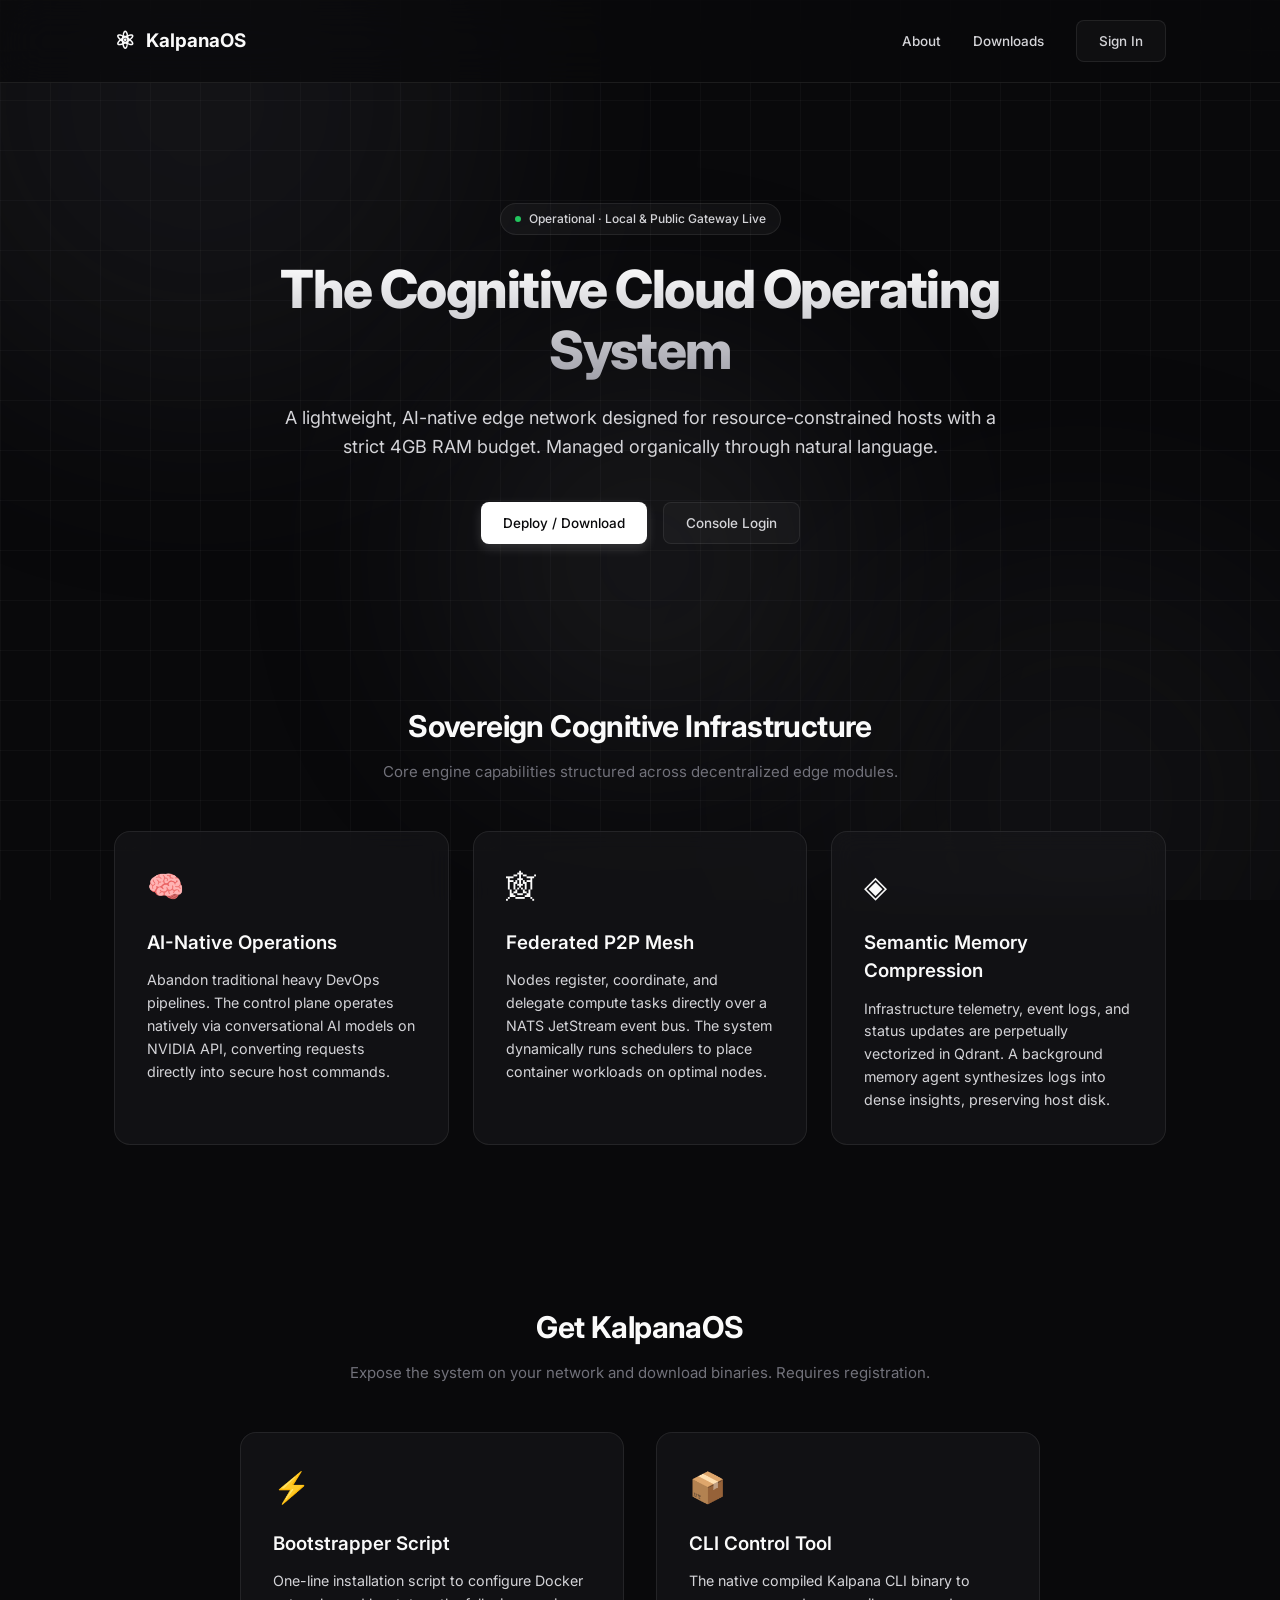
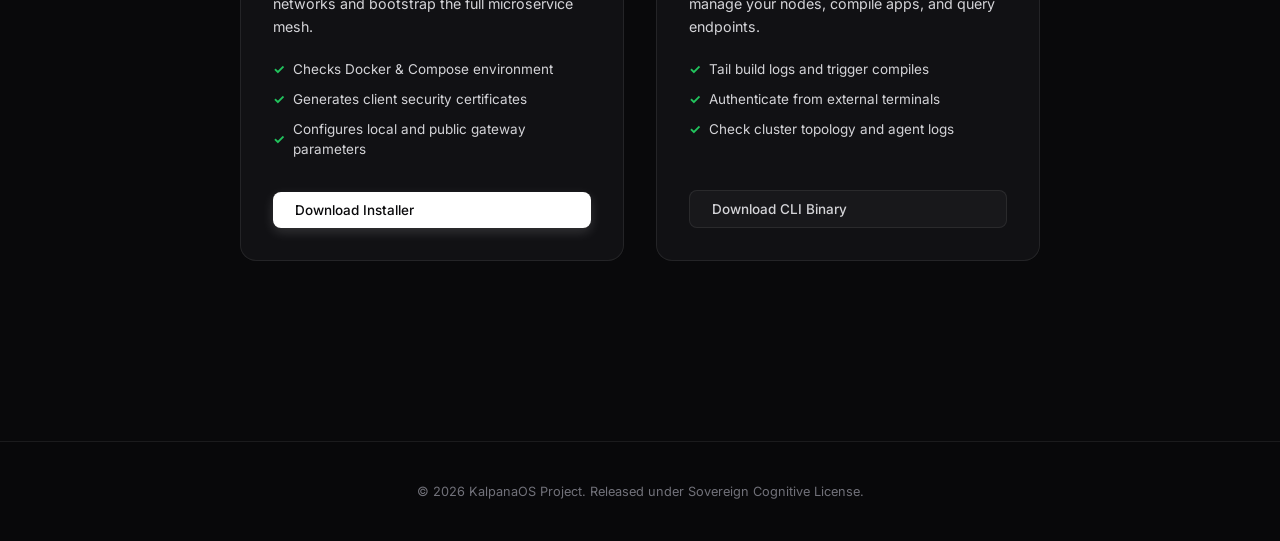
==== commit 40901cb0: "Expose KalpanaOS on public IP with tunnel, split admin dashboard, add downloads portal and register-" ====
--- a/ui/index.html
+++ b/ui/index.html
@@ -3,615 +3,531 @@
 <head>
   <meta charset="UTF-8" />
   <meta name="viewport" content="width=device-width, initial-scale=1.0" />
-  <title>KalpanaOS — Sovereign AI Cloud</title>
-  <meta name="description" content="KalpanaOS operational dashboard — manage your sovereign AI cloud infrastructure through natural language." />
+  <title>KalpanaOS — Sovereign AI Cloud OS</title>
+  <meta name="description" content="A sovereign, AI-native edge network designed for resource-constrained hosts, managed entirely via natural language." />
   <link rel="preconnect" href="https://fonts.googleapis.com" />
   <link rel="preconnect" href="https://fonts.gstatic.com" crossorigin />
   <link href="https://fonts.googleapis.com/css2?family=Inter:wght@300;400;500;600;700&family=JetBrains+Mono:wght@400;500&display=swap" rel="stylesheet" />
-  <link rel="stylesheet" href="style.css" />
+  <style>
+    :root {
+      --bg-base:        #09090b;
+      --bg-surface:     #18181b;
+      --bg-elevated:    #27272a;
+      --border:         rgba(255, 255, 255, 0.08);
+      --border-bright:  rgba(255, 255, 255, 0.2);
+      --text-primary:   #fafafa;
+      --text-secondary: #d4d4d8;
+      --text-muted:     #71717a;
+      --accent:         #ffffff;
+      --accent-glow:    rgba(255, 255, 255, 0.15);
+      --radius:         16px;
+      --radius-sm:      8px;
+      --shadow:         0 10px 30px -10px rgba(0, 0, 0, 0.7);
+    }
+
+    *, *::before, *::after { box-sizing: border-box; margin: 0; padding: 0; }
+
+    html { font-size: 15px; scroll-behavior: smooth; }
+    body {
+      font-family: 'Inter', sans-serif;
+      background: var(--bg-base);
+      color: var(--text-primary);
+      min-height: 100vh;
+      overflow-x: hidden;
+      line-height: 1.5;
+    }
+
+    /* ─── Grid Background & Orbs ─── */
+    .grid-bg {
+      position: fixed; inset: 0;
+      background-image: 
+        linear-gradient(rgba(255, 255, 255, 0.03) 1px, transparent 1px),
+        linear-gradient(90deg, rgba(255, 255, 255, 0.03) 1px, transparent 1px);
+      background-size: 50px 50px;
+      pointer-events: none;
+      z-index: 0;
+    }
+    .orb-container { position: fixed; inset: 0; overflow: hidden; pointer-events: none; z-index: 0; }
+    .orb {
+      position: absolute; border-radius: 50%; filter: blur(120px); opacity: 0.15;
+      animation: orb-drift 12s ease-in-out infinite alternate;
+    }
+    .orb-1 { width: 600px; height: 600px; background: #52525b; top: -200px; left: -100px; }
+    .orb-2 { width: 500px; height: 500px; background: #3f3f46; bottom: -150px; right: -50px; animation-delay: -4s; }
+    .orb-3 { width: 400px; height: 400px; background: #71717a; top: 40%; left: 35%; animation-delay: -8s; }
+    @keyframes orb-drift { from { transform: translate(0,0) scale(1); } to { transform: translate(40px,30px) scale(1.1); } }
+
+    /* ─── Layout ─── */
+    header {
+      position: sticky; top: 0; z-index: 100;
+      border-bottom: 1px solid var(--border);
+      backdrop-filter: blur(20px) saturate(180%);
+      -webkit-backdrop-filter: blur(20px) saturate(180%);
+      background: rgba(9, 9, 11, 0.7);
+    }
+    .header-container {
+      max-width: 1100px; margin: 0 auto; padding: 20px 24px;
+      display: flex; justify-content: space-between; align-items: center;
+    }
+    .logo { display: flex; align-items: center; gap: 10px; font-weight: 700; font-size: 1.25rem; text-decoration: none; color: var(--text-primary); }
+    .logo-icon { font-size: 1.6rem; }
+    nav { display: flex; align-items: center; gap: 32px; }
+    nav a { color: var(--text-secondary); text-decoration: none; font-size: 0.9rem; font-weight: 500; transition: color 0.2s; }
+    nav a:hover { color: var(--text-primary); }
+
+    /* ─── Buttons ─── */
+    .btn {
+      display: inline-flex; align-items: center; gap: 8px;
+      padding: 10px 22px; border-radius: var(--radius-sm);
+      font-size: 0.9rem; font-weight: 500; cursor: pointer;
+      border: none; transition: all 0.2s ease; text-decoration: none;
+      font-family: 'Inter', sans-serif;
+    }
+    .btn-primary {
+      background: var(--accent);
+      color: #09090b;
+      box-shadow: 0 4px 12px rgba(255,255,255,0.15);
+    }
+    .btn-primary:hover {
+      background: #e4e4e7;
+      transform: translateY(-1px);
+    }
+    .btn-ghost {
+      background: rgba(255, 255, 255, 0.03);
+      color: var(--text-secondary);
+      border: 1px solid var(--border);
+    }
+    .btn-ghost:hover {
+      background: rgba(255, 255, 255, 0.08);
+      color: var(--text-primary);
+    }
+
+    /* ─── Hero Section ─── */
+    .hero {
+      max-width: 800px; margin: 0 auto; padding: 120px 24px 80px;
+      text-align: center; position: relative; z-index: 10;
+    }
+    .hero-badge {
+      display: inline-flex; align-items: center; gap: 8px;
+      padding: 6px 14px; border-radius: 9999px;
+      background: rgba(255,255,255,0.04);
+      border: 1px solid var(--border);
+      font-size: 0.8rem; font-weight: 500; color: var(--text-secondary);
+      margin-bottom: 24px;
+    }
+    .hero-badge .dot { width: 6px; height: 6px; border-radius: 50%; background: #22c55e; }
+    h1 {
+      font-size: 3.5rem; font-weight: 800; letter-spacing: -0.03em;
+      line-height: 1.15; margin-bottom: 24px;
+      background: linear-gradient(180deg, #fff 0%, #a1a1aa 100%);
+      -webkit-background-clip: text;
+      -webkit-text-fill-color: transparent;
+    }
+    .hero-desc {
+      font-size: 1.2rem; color: var(--text-secondary);
+      margin-bottom: 40px; line-height: 1.6;
+    }
+    .hero-actions { display: flex; justify-content: center; gap: 16px; }
+
+    /* ─── Sections ─── */
+    section {
+      max-width: 1100px; margin: 0 auto; padding: 80px 24px;
+      position: relative; z-index: 10;
+    }
+    .section-title {
+      font-size: 2rem; font-weight: 700; margin-bottom: 12px; text-align: center;
+      letter-spacing: -0.02em;
+    }
+    .section-subtitle {
+      color: var(--text-muted); font-size: 1rem; text-align: center; margin-bottom: 48px;
+    }
+
+    /* ─── Grid Systems ─── */
+    .about-grid { display: grid; grid-template-columns: repeat(auto-fit, minmax(300px, 1fr)); gap: 24px; }
+    .glass-card {
+      background: rgba(24, 24, 27, 0.6);
+      backdrop-filter: blur(12px);
+      -webkit-backdrop-filter: blur(12px);
+      border: 1px solid var(--border);
+      border-radius: var(--radius);
+      padding: 32px;
+      transition: border-color 0.3s, transform 0.3s;
+    }
+    .glass-card:hover {
+      border-color: var(--border-bright);
+      transform: translateY(-2px);
+    }
+    .card-icon { font-size: 2rem; margin-bottom: 20px; display: block; color: var(--text-primary); }
+    .glass-card h3 { font-size: 1.25rem; font-weight: 600; margin-bottom: 12px; }
+    .glass-card p { color: var(--text-secondary); font-size: 0.95rem; line-height: 1.6; }
+
+    /* ─── Downloads ─── */
+    .download-grid { display: grid; grid-template-columns: repeat(auto-fit, minmax(300px, 1fr)); gap: 32px; max-width: 800px; margin: 0 auto; }
+    .download-card { display: flex; flex-direction: column; height: 100%; justify-content: space-between; }
+    .download-card ul { margin: 20px 0 32px; list-style: none; display: flex; flex-direction: column; gap: 10px; }
+    .download-card li { font-size: 0.9rem; color: var(--text-secondary); display: flex; align-items: center; gap: 8px; }
+    .download-card li::before { content: "✓"; color: #22c55e; font-weight: bold; }
+    
+    /* ─── Footer ─── */
+    footer { border-top: 1px solid var(--border); margin-top: 100px; background: rgba(9, 9, 11, 0.9); position: relative; z-index: 10; }
+    .footer-container { max-width: 1100px; margin: 0 auto; padding: 40px 24px; text-align: center; color: var(--text-muted); font-size: 0.85rem; }
+
+    /* ─── Modal ─── */
+    .modal-overlay {
+      position: fixed; inset: 0; background: rgba(0,0,0,0.85);
+      backdrop-filter: blur(8px); -webkit-backdrop-filter: blur(8px);
+      z-index: 1000; display: flex; align-items: center; justify-content: center;
+      opacity: 0; pointer-events: none; transition: opacity 0.3s ease;
+    }
+    .modal-overlay.active { opacity: 1; pointer-events: auto; }
+    
+    .modal-card {
+      width: 440px; padding: 40px; border-radius: 20px;
+      animation: modal-up 0.4s cubic-bezier(0.16, 1, 0.3, 1);
+    }
+    @keyframes modal-up { from { opacity: 0; transform: translateY(15px); } to { opacity: 1; transform: translateY(0); } }
+
+    .modal-title { font-size: 1.5rem; font-weight: 700; margin-bottom: 8px; text-align: center; }
+    .modal-desc { font-size: 0.85rem; color: var(--text-muted); text-align: center; margin-bottom: 28px; }
+    
+    .modal-tabs {
+      display: flex; background: rgba(255,255,255,0.03);
+      padding: 4px; border-radius: var(--radius-sm);
+      border: 1px solid var(--border); margin-bottom: 24px;
+    }
+    .modal-tab {
+      flex: 1; text-align: center; padding: 8px; cursor: pointer;
+      font-size: 0.85rem; font-weight: 500; color: var(--text-muted);
+      border-radius: calc(var(--radius-sm) - 2px); transition: all 0.2s;
+    }
+    .modal-tab.active { background: rgba(255,255,255,0.08); color: var(--text-primary); }
+
+    .form-group { display: flex; flex-direction: column; gap: 8px; margin-bottom: 18px; }
+    .form-group label { font-size: 0.8rem; font-weight: 500; color: var(--text-secondary); }
+    .input-field {
+      width: 100%; padding: 12px 16px; background: rgba(255, 255, 255, 0.02);
+      border: 1px solid var(--border); border-radius: var(--radius-sm);
+      color: var(--text-primary); font-size: 0.9rem; outline: none;
+      transition: border-color 0.2s, box-shadow 0.2s;
+      font-family: 'Inter', sans-serif;
+    }
+    .input-field:focus { border-color: var(--text-primary); box-shadow: 0 0 0 3px rgba(255,255,255,0.05); }
+
+    .modal-btn { width: 100%; justify-content: center; padding: 12px; margin-top: 10px; }
+    .error-box {
+      padding: 10px 14px; border-radius: var(--radius-sm);
+      background: rgba(239, 68, 68, 0.1); border: 1px solid rgba(239, 68, 68, 0.2);
+      color: #ef4444; font-size: 0.85rem; margin-bottom: 18px; display: none;
+    }
+
+    .modal-close {
+      position: absolute; top: 20px; right: 20px; cursor: pointer;
+      color: var(--text-muted); font-size: 1.2rem; background: none; border: none;
+    }
+    .modal-close:hover { color: var(--text-primary); }
+  </style>
 </head>
 <body>
-  <!-- Login Screen -->
-  <div id="login-screen" class="login-screen">
-    <div class="login-bg">
-      <div class="orb orb-1"></div>
-      <div class="orb orb-2"></div>
-      <div class="orb orb-3"></div>
+
+  <div class="grid-bg"></div>
+  <div class="orb-container">
+    <div class="orb orb-1"></div>
+    <div class="orb orb-2"></div>
+    <div class="orb orb-3"></div>
+  </div>
+
+  <header>
+    <div class="header-container">
+      <a href="#" class="logo">
+        <span class="logo-icon">⚛</span>
+        <span>KalpanaOS</span>
+      </a>
+      <nav>
+        <a href="#about">About</a>
+        <a href="#downloads">Downloads</a>
+        <a href="/dashboard.html" class="btn btn-ghost btn-sm" id="launch-console-btn">Launch Console</a>
+      </nav>
     </div>
-    <div class="login-card glass">
-      <div class="login-logo">
-        <div class="logo-icon">⚛</div>
-        <span class="logo-text">KalpanaOS</span>
-        <span class="logo-sub">Sovereign AI Cloud</span>
+  </header>
+
+  <main>
+    <!-- Hero Section -->
+    <div class="hero">
+      <div class="hero-badge">
+        <span class="dot"></span>
+        <span>Operational · Local & Public Gateway Live</span>
       </div>
-      <form id="login-form" class="login-form">
+      <h1>The Cognitive Cloud Operating System</h1>
+      <p class="hero-desc">
+        A lightweight, AI-native edge network designed for resource-constrained hosts with a strict 4GB RAM budget. Managed organically through natural language.
+      </p>
+      <div class="hero-actions">
+        <a href="#downloads" class="btn btn-primary">Deploy / Download</a>
+        <a href="/dashboard.html" class="btn btn-ghost" id="hero-console-btn">Go to Dashboard</a>
+      </div>
+    </div>
+
+    <!-- About Section -->
+    <section id="about">
+      <h2 class="section-title">Sovereign Cognitive Infrastructure</h2>
+      <p class="section-subtitle">Core engine capabilities structured across decentralized edge modules.</p>
+      <div class="about-grid">
+        <div class="glass-card">
+          <span class="card-icon">🧠</span>
+          <h3>AI-Native Operations</h3>
+          <p>
+            Abandon traditional heavy DevOps pipelines. The control plane operates natively via conversational AI models on NVIDIA API, converting requests directly into secure host commands.
+          </p>
+        </div>
+        <div class="glass-card">
+          <span class="card-icon">🕸</span>
+          <h3>Federated P2P Mesh</h3>
+          <p>
+            Nodes register, coordinate, and delegate compute tasks directly over a NATS JetStream event bus. The system dynamically runs schedulers to place container workloads on optimal nodes.
+          </p>
+        </div>
+        <div class="glass-card">
+          <span class="card-icon">◈</span>
+          <h3>Semantic Memory Compression</h3>
+          <p>
+            Infrastructure telemetry, event logs, and status updates are perpetually vectorized in Qdrant. A background memory agent synthesizes logs into dense insights, preserving host disk.
+          </p>
+        </div>
+      </div>
+    </section>
+
+    <!-- Downloads Section -->
+    <section id="downloads">
+      <h2 class="section-title">Get KalpanaOS</h2>
+      <p class="section-subtitle">Expose the system on your network and download binaries. Requires registration.</p>
+      <div class="download-grid">
+        <!-- Script Installer -->
+        <div class="glass-card download-card">
+          <div>
+            <span class="card-icon">⚡</span>
+            <h3>Bootstrapper Script</h3>
+            <p>One-line installation script to configure Docker networks and bootstrap the full microservice mesh.</p>
+            <ul>
+              <li>Checks Docker & Compose environment</li>
+              <li>Generates client security certificates</li>
+              <li>Configures local and public gateway parameters</li>
+            </ul>
+          </div>
+          <button class="btn btn-primary btn-full download-trigger" data-file="install.sh">Download Installer</button>
+        </div>
+
+        <!-- CLI Binary -->
+        <div class="glass-card download-card">
+          <div>
+            <span class="card-icon">📦</span>
+            <h3>CLI Control Tool</h3>
+            <p>The native compiled Kalpana CLI binary to manage your nodes, compile apps, and query endpoints.</p>
+            <ul>
+              <li>Tail build logs and trigger compiles</li>
+              <li>Authenticate from external terminals</li>
+              <li>Check cluster topology and agent logs</li>
+            </ul>
+          </div>
+          <button class="btn btn-ghost btn-full download-trigger" data-file="kalpana">Download CLI Binary</button>
+        </div>
+      </div>
+    </section>
+  </main>
+
+  <footer>
+    <div class="footer-container">
+      &copy; 2026 KalpanaOS Project. Released under Sovereign Cognitive License.
+    </div>
+  </footer>
+
+  <!-- Auth/Register Modal -->
+  <div class="modal-overlay" id="auth-modal">
+    <div class="glass-card modal-card" style="position: relative;">
+      <button class="modal-close" id="modal-close-btn">&times;</button>
+      <div class="modal-title" id="modal-title-text">Register OS Account</div>
+      <div class="modal-desc">Create administrative credentials to secure your OS and unlock downloading.</div>
+      
+      <div class="modal-tabs">
+        <div class="modal-tab active" id="tab-register">Register</div>
+        <div class="modal-tab" id="tab-login">Log In</div>
+      </div>
+
+      <div class="error-box" id="modal-error"></div>
+
+      <form id="auth-form">
         <div class="form-group">
-          <label for="email">Email</label>
-          <input type="email" id="email" placeholder="admin@kalpana.local" autocomplete="email" />
+          <label for="modal-email">Admin Email</label>
+          <input type="email" id="modal-email" class="input-field" placeholder="admin@domain.local" required autocomplete="email" />
         </div>
         <div class="form-group">
-          <label for="password">Password</label>
-          <input type="password" id="password" placeholder="••••••••••" autocomplete="current-password" />
-        </div>
-        <div id="login-error" class="login-error hidden"></div>
-        <button type="submit" id="login-btn" class="btn btn-primary btn-full">
-          <span class="btn-text">Authenticate</span>
-          <span class="btn-spinner hidden">⟳</span>
-        </button>
-      </form>
-      <p class="login-hint">v2.0 Phase 2 · Home Server Edition</p>
-    </div>
-  </div>
-
-  <!-- Main App -->
-  <div id="app" class="app hidden">
-    <!-- Sidebar -->
-    <aside class="sidebar glass">
-      <div class="sidebar-logo">
-        <div class="logo-icon">⚛</div>
-        <span>KalpanaOS</span>
-      </div>
-      <nav class="sidebar-nav">
-        <button class="nav-item active" data-page="dashboard" id="nav-dashboard">
-          <span class="nav-icon">◈</span>
-          <span>Dashboard</span>
-        </button>
-        <button class="nav-item" data-page="chat" id="nav-chat">
-          <span class="nav-icon">◉</span>
-          <span>AI Control Plane</span>
-        </button>
-        <button class="nav-item" data-page="services" id="nav-services">
-          <span class="nav-icon">◫</span>
-          <span>Services</span>
-        </button>
-        <button class="nav-item" data-page="agents" id="nav-agents">
-          <span class="nav-icon">◎</span>
-          <span>Agents</span>
-        </button>
-        <button class="nav-item" data-page="search" id="nav-search">
-          <span class="nav-icon">◍</span>
-          <span>Knowledge Search</span>
-        </button>
-        <button class="nav-item" data-page="observe" id="nav-observe">
-          <span class="nav-icon">◌</span>
-          <span>Observability</span>
-        </button>
-        <!-- Phase 2 nav -->
-        <button class="nav-item" data-page="anomalies" id="nav-anomalies">
-          <span class="nav-icon">⚠</span>
-          <span>Anomaly Detection</span>
-        </button>
-        <button class="nav-item" data-page="memory" id="nav-memory">
-          <span class="nav-icon">◈</span>
-          <span>Episodic Memory</span>
-        </button>
-        <!-- Phase 3 Nav -->
-        <div class="nav-section-label">Phase 3 · Orchestration</div>
-        <button class="nav-item" data-page="topology" id="nav-topology">
-          <span class="nav-icon">🕸</span>
-          <span>Agent Topology</span>
-        </button>
-        <button class="nav-item" data-page="orchestrations" id="nav-orchestrations">
-          <span class="nav-icon">⚡</span>
-          <span>Orchestrations</span>
-        </button>
-        <button class="nav-item" data-page="events" id="nav-events">
-          <span class="nav-icon">📡</span>
-          <span>Live Events</span>
-        </button>
-        <!-- Phase 4 Nav -->
-        <div class="nav-section-label">Phase 4 · Federation</div>
-        <button class="nav-item" data-page="federation" id="nav-federation">
-          <span class="nav-icon">🌐</span>
-          <span>Federation & Edge</span>
-        </button>
-      </nav>
-      <div class="sidebar-footer">
-        <div class="user-badge glass">
-          <div class="user-avatar">A</div>
-          <div class="user-info">
-            <span class="user-name" id="sidebar-username">Operator</span>
-            <span class="user-role">Admin</span>
-          </div>
-        </div>
-        <button class="btn-logout" id="logout-btn" title="Logout">⏻</button>
-      </div>
-    </aside>
-
-    <!-- Main Content -->
-    <main class="main-content">
-      <!-- Dashboard Page -->
-      <div id="page-dashboard" class="page active">
-        <div class="page-header">
-          <h1>Infrastructure Overview</h1>
-          <div class="header-actions">
-            <span class="status-dot online" id="system-status-dot"></span>
-            <span id="system-status-text">All Systems Operational</span>
-            <button class="btn btn-ghost" id="refresh-dashboard">↻ Refresh</button>
-          </div>
-        </div>
-
-        <!-- Stats Row -->
-        <div class="stats-grid">
-          <div class="stat-card glass">
-            <div class="stat-icon" style="background: linear-gradient(135deg,#6366f1,#8b5cf6)">◫</div>
-            <div class="stat-body">
-              <span class="stat-value" id="stat-services">—</span>
-              <span class="stat-label">Running Services</span>
-            </div>
-            <div class="stat-trend up">↑</div>
-          </div>
-          <div class="stat-card glass">
-            <div class="stat-icon" style="background: linear-gradient(135deg,#06b6d4,#3b82f6)">◎</div>
-            <div class="stat-body">
-              <span class="stat-value" id="stat-agents">—</span>
-              <span class="stat-label">Active Agents</span>
-            </div>
-            <div class="stat-trend up">↑</div>
-          </div>
-          <div class="stat-card glass">
-            <div class="stat-icon" style="background: linear-gradient(135deg,#10b981,#059669)">◍</div>
-            <div class="stat-body">
-              <span class="stat-value" id="stat-vectors">—</span>
-              <span class="stat-label">Indexed Documents</span>
-            </div>
-            <div class="stat-trend neutral">→</div>
-          </div>
-          <div class="stat-card glass">
-            <div class="stat-icon" style="background: linear-gradient(135deg,#f59e0b,#ef4444)">◉</div>
-            <div class="stat-body">
-              <span class="stat-value" id="stat-pending">—</span>
-              <span class="stat-label">Pending Approvals</span>
-            </div>
-            <div class="stat-trend neutral" id="pending-trend">→</div>
-          </div>
-        </div>
-
-        <!-- Node Info + Services -->
-        <div class="dashboard-grid">
-          <div class="card glass">
-            <div class="card-header">
-              <h3>Node Information</h3>
-              <span class="badge badge-green">Online</span>
-            </div>
-            <div class="node-info" id="node-info">
-              <div class="info-row"><span>Hostname</span><span id="node-hostname">—</span></div>
-              <div class="info-row"><span>CPU Cores</span><span id="node-cpu">—</span></div>
-              <div class="info-row"><span>Total Memory</span><span id="node-mem">—</span></div>
-              <div class="info-row"><span>Docker Version</span><span id="node-docker">—</span></div>
-              <div class="info-row"><span>Uptime</span><span id="node-uptime">—</span></div>
-            </div>
-          </div>
-
-          <div class="card glass">
-            <div class="card-header">
-              <h3>Service Health</h3>
-              <button class="btn btn-ghost btn-sm" id="deploy-service-btn">+ Deploy</button>
-            </div>
-            <div class="service-list" id="service-health-list">
-              <div class="loading-pulse"></div>
-            </div>
-          </div>
-        </div>
-
-        <!-- Audit Log -->
-        <div class="card glass">
-          <div class="card-header">
-            <h3>Recent Audit Log</h3>
-            <span class="badge badge-blue">Live</span>
-          </div>
-          <div class="audit-table-wrap">
-            <table class="audit-table">
-              <thead>
-                <tr><th>Time</th><th>Operator</th><th>Action</th><th>Resource</th><th>Detail</th></tr>
-              </thead>
-              <tbody id="audit-log-body">
-                <tr><td colspan="5" class="empty-row">Loading audit log…</td></tr>
-              </tbody>
-            </table>
-          </div>
-        </div>
-      </div>
-
-      <!-- AI Chat Page -->
-      <div id="page-chat" class="page">
-        <div class="page-header">
-          <h1>AI Control Plane</h1>
-          <div class="header-actions">
-            <span class="model-badge glass" id="chat-model-badge">⚡ meta/llama-3.1-8b-instruct</span>
-            <button class="btn btn-ghost" id="new-session-btn">+ New Session</button>
-          </div>
-        </div>
-
-        <div class="chat-layout">
-          <div class="chat-container glass">
-            <div class="chat-messages" id="chat-messages">
-              <div class="chat-welcome">
-                <div class="welcome-icon">⚛</div>
-                <h3>KalpanaAI is ready</h3>
-                <p>Ask me anything about your infrastructure. I can deploy services, check status, search your knowledge base, and run agents — all through natural language.</p>
-                <div class="quick-prompts">
-                  <button class="quick-prompt" data-prompt="What services are currently running?">What services are running?</button>
-                  <button class="quick-prompt" data-prompt="Give me an infrastructure status report">Infrastructure report</button>
-                  <button class="quick-prompt" data-prompt="Search my knowledge base for deployment guides">Search knowledge base</button>
-                  <button class="quick-prompt" data-prompt="Run the InfraReportAgent">Run InfraReportAgent</button>
-                </div>
-              </div>
-            </div>
-
-            <div class="chat-input-area">
-              <div id="pending-confirmation" class="pending-banner hidden">
-                <span class="pending-icon">⚠</span>
-                <span id="pending-desc">Pending command requires confirmation</span>
-                <div class="pending-actions">
-                  <button class="btn btn-danger btn-sm" id="confirm-cmd-btn">✓ Confirm</button>
-                  <button class="btn btn-ghost btn-sm" id="reject-cmd-btn">✕ Reject</button>
-                </div>
-              </div>
-              <div class="chat-input-row">
-                <textarea
-                  id="chat-input"
-                  class="chat-textarea"
-                  placeholder="Ask KalpanaAI anything…"
-                  rows="1"
-                ></textarea>
-                <button class="btn btn-primary chat-send-btn" id="chat-send">
-                  <span>Send</span>
-                </button>
-              </div>
-              <div class="chat-footer-hint">KalpanaAI will ask for confirmation before any destructive action</div>
-            </div>
-          </div>
-        </div>
-      </div>
-
-      <!-- Services Page -->
-      <div id="page-services" class="page">
-        <div class="page-header">
-          <h1>Services</h1>
-          <div class="header-actions">
-            <button class="btn btn-primary" id="open-deploy-modal">+ Deploy Service</button>
-          </div>
-        </div>
-        <div class="services-grid" id="services-grid">
-          <div class="loading-pulse"></div>
-        </div>
-      </div>
-
-      <!-- Agents Page -->
-      <div id="page-agents" class="page">
-        <div class="page-header">
-          <h1>Autonomous Agents</h1>
-          <button class="btn btn-primary" id="run-agent-btn">▶ Run Agent</button>
-        </div>
-        <div class="agents-layout">
-          <div class="card glass">
-            <div class="card-header"><h3>Registered Agents</h3></div>
-            <div id="agents-list" class="agents-list">
-              <div class="loading-pulse"></div>
-            </div>
-          </div>
-          <div class="card glass">
-            <div class="card-header">
-              <h3>Task Queue</h3>
-              <button class="btn btn-ghost btn-sm" id="refresh-tasks">↻</button>
-            </div>
-            <div id="tasks-list" class="tasks-list">
-              <div class="loading-pulse"></div>
-            </div>
-          </div>
-        </div>
-      </div>
-
-      <!-- Knowledge Search Page -->
-      <div id="page-search" class="page">
-        <div class="page-header">
-          <h1>Knowledge Search</h1>
-        </div>
-        <div class="search-layout">
-          <div class="search-bar-wrap glass">
-            <span class="search-icon">⌕</span>
-            <input type="text" id="search-input" class="search-input" placeholder="Search your knowledge base semantically…" />
-            <button class="btn btn-primary" id="search-btn">Search</button>
-          </div>
-          <div class="ingest-section">
-            <div class="card glass">
-              <div class="card-header">
-                <h3>Ingest Document</h3>
-              </div>
-              <div class="ingest-form">
-                <textarea id="ingest-text" class="ingest-textarea" placeholder="Paste text to add to your knowledge base…" rows="4"></textarea>
-                <input type="text" id="ingest-source" class="input-field" placeholder="Source label (e.g. deployment-guide)" />
-                <button class="btn btn-primary" id="ingest-btn">+ Ingest to Knowledge Base</button>
-              </div>
-            </div>
-          </div>
-          <div id="search-results" class="search-results">
-            <div class="search-empty">
-              <span class="search-empty-icon">◍</span>
-              <p>Search results will appear here</p>
-            </div>
-          </div>
-        </div>
-      </div>
-
-      <!-- Observability Page -->
-      <div id="page-observe" class="page">
-        <div class="page-header">
-          <h1>Observability</h1>
-          <div class="header-actions">
-            <a href="http://localhost:3001" target="_blank" class="btn btn-ghost">Open Grafana ↗</a>
-            <a href="http://localhost:9090" target="_blank" class="btn btn-ghost">Open Prometheus ↗</a>
-          </div>
-        </div>
-        <div class="observe-grid">
-          <div class="card glass observe-card">
-            <div class="card-header"><h3>Service Health Status</h3></div>
-            <div id="observe-health" class="observe-health">
-              <div class="loading-pulse"></div>
-            </div>
-          </div>
-          <div class="card glass observe-card">
-            <div class="card-header"><h3>Grafana Dashboard</h3></div>
-            <div class="grafana-embed-wrap">
-              <iframe
-                src=""
-                class="grafana-iframe"
-                id="grafana-iframe"
-                title="KalpanaOS Grafana Dashboard"
-              ></iframe>
-              <div class="grafana-fallback" id="grafana-fallback">
-                <p>Grafana not reachable yet. <a href="" id="grafana-fallback-link" target="_blank">Open directly →</a></p>
-              </div>
-            </div>
-          </div>
-        </div>
-      </div>
-
-      <!-- Phase 2: Anomaly Detection Page -->
-      <div id="page-anomalies" class="page">
-        <div class="page-header">
-          <h1>Anomaly Detection</h1>
-          <div class="header-actions">
-            <span id="anomaly-scan-time" class="badge badge-blue" style="display:none"></span>
-            <button class="btn btn-primary" id="scan-anomalies-btn">⚡ Run Diagnostic Scan</button>
-          </div>
-        </div>
-
-        <div class="card glass" style="margin-bottom:1.5rem">
-          <div class="card-header">
-            <h3>AI Infrastructure Analysis</h3>
-            <span class="badge badge-green">Powered by LLaMA 3.1</span>
-          </div>
-          <p style="color:var(--text-muted);padding:1rem 0 0">KalpanaAI continuously monitors your Prometheus metrics and Loki error logs. Click <strong>Run Diagnostic Scan</strong> to trigger an immediate AI analysis of the last 30 minutes of telemetry.</p>
-          <div id="anomaly-scan-output" class="anomaly-report-box hidden"></div>
-        </div>
-
-        <div class="card-header" style="padding:0 0 1rem">
-          <h3>Active Anomalies</h3>
-          <button class="btn btn-ghost btn-sm" id="refresh-anomalies-btn">↻ Refresh</button>
-        </div>
-        <div id="anomalies-list" class="anomalies-list">
-          <div class="loading-pulse"></div>
-        </div>
-      </div>
-
-      <!-- Phase 2: Episodic Memory Page -->
-      <div id="page-memory" class="page">
-        <div class="page-header">
-          <h1>Episodic Memory</h1>
-          <div class="header-actions">
-            <span class="badge badge-blue">Long-Term AI Memory</span>
-            <button class="btn btn-ghost" id="refresh-memory-btn">↻ Refresh</button>
-          </div>
-        </div>
-
-        <div class="card glass" style="margin-bottom:1.5rem">
-          <p style="color:var(--text-muted)">KalpanaAI automatically remembers past interactions, agent outputs, and infrastructure events. This memory is used to enrich future AI responses with relevant context from your history.</p>
-        </div>
-
-        <div class="memory-filters" style="display:flex;gap:.75rem;margin-bottom:1.5rem;flex-wrap:wrap">
-          <button class="btn btn-ghost btn-sm memory-filter active" data-type="">All Types</button>
-          <button class="btn btn-ghost btn-sm memory-filter" data-type="chat_interaction">💬 Chat</button>
-          <button class="btn btn-ghost btn-sm memory-filter" data-type="agent_output">🤖 Agent</button>
-          <button class="btn btn-ghost btn-sm memory-filter" data-type="anomaly">⚠ Anomaly</button>
-          <button class="btn btn-ghost btn-sm memory-filter" data-type="infra_event">🔧 Infra</button>
-        </div>
-
-        <div id="memory-list" class="memory-list">
-          <div class="loading-pulse"></div>
-        </div>
-      </div>
-
-      <!-- Phase 3: Agent Topology Page -->
-      <div id="page-topology" class="page">
-        <div class="page-header">
-          <h1>Agent Topology</h1>
-          <div class="header-actions">
-            <span class="badge badge-purple">Phase 3 · Multi-Agent Mesh</span>
-            <button class="btn btn-ghost" id="refresh-topology-btn">↻ Refresh</button>
-          </div>
-        </div>
-        <div class="p3-grid">
-          <div class="card glass" style="grid-column:span 2">
-            <h3 style="margin-bottom:1rem">Registered Agents</h3>
-            <div id="agents-grid" class="agents-grid"></div>
-          </div>
-          <div class="card glass">
-            <h3 style="margin-bottom:1rem">Quick Orchestrate</h3>
-            <div class="form-group">
-              <label>Goal</label>
-              <textarea id="orch-goal" class="ingest-textarea" rows="3" placeholder="e.g. 'comprehensive analysis' or 'predict scaling needs'"></textarea>
-            </div>
-            <button class="btn btn-primary" id="run-orchestration-btn" style="width:100%;margin-top:.5rem">⚡ Orchestrate</button>
-            <div id="orch-status" style="margin-top:1rem;display:none">
-              <div class="loading-pulse"></div>
-              <p style="text-align:center;margin-top:.5rem;color:var(--text-muted)">Running multi-agent plan...</p>
-            </div>
-          </div>
-        </div>
-      </div>
-
-      <!-- Phase 3: Orchestrations Page -->
-      <div id="page-orchestrations" class="page">
-        <div class="page-header">
-          <h1>Orchestration Plans</h1>
-          <div class="header-actions">
-            <span class="badge badge-blue">DAG Execution Engine</span>
-            <button class="btn btn-ghost" id="refresh-plans-btn">↻ Refresh</button>
-          </div>
-        </div>
-        <div id="plans-list" class="plans-list"></div>
-      </div>
-
-      <!-- Phase 3: Live Events Page -->
-      <div id="page-events" class="page">
-        <div class="page-header">
-          <h1>Live Event Stream</h1>
-          <div class="header-actions">
-            <span id="sse-status-badge" class="badge badge-green">🟢 Connected</span>
-            <button class="btn btn-ghost" id="clear-events-btn">Clear</button>
-          </div>
-        </div>
-        <div class="card glass" style="margin-bottom:1.5rem;padding:.75rem 1.25rem">
-          <p style="color:var(--text-muted);font-size:.85rem">Real-time event stream from the Orchestrator. All agent heartbeats, task dispatches, and plan completions appear here instantly via Server-Sent Events.</p>
-        </div>
-        <div id="events-feed" class="events-feed"></div>
-      </div>
-
-      <!-- Phase 4: Federation Page -->
-      <div id="page-federation" class="page">
-        <div class="page-header">
-          <h1>Federation & Self-Healing</h1>
-          <div class="header-actions">
-            <button class="btn btn-primary" id="add-peer-btn">+ Trust New Peer</button>
-          </div>
-        </div>
-
-        <div class="federation-grid">
-          <!-- Peers list -->
-          <div class="card glass">
-            <h2>Trusted Peer Nodes</h2>
-            <div class="table-container">
-              <table class="data-table">
-                <thead>
-                  <tr>
-                    <th>Status</th>
-                    <th>Friendly Name</th>
-                    <th>URL</th>
-                    <th>DID</th>
-                    <th>Actions</th>
-                  </tr>
-                </thead>
-                <tbody id="peers-list-tbody">
-                  <!-- Dynamic peers list -->
-                </tbody>
-              </table>
-            </div>
-          </div>
-
-          <!-- Self Healing Audit Log -->
-          <div class="card glass">
-            <h2>Self-Healing Remediation Log</h2>
-            <div class="timeline" id="remediation-audit-log">
-              <!-- Remediation log items -->
-            </div>
-          </div>
-        </div>
-
-        <!-- Capability Registry / Marketplace -->
-        <div class="card glass" style="margin-top:1.5rem">
-          <h2>Federated Agent Marketplace</h2>
-          <p style="color:var(--text-muted);font-size:.85rem;margin-bottom:1rem">Discover agent capabilities advertised by connected peers and request workload delegation.</p>
-          <div class="table-container">
-            <table class="data-table">
-              <thead>
-                <tr>
-                  <th>Agent ID</th>
-                  <th>Name</th>
-                  <th>Description</th>
-                  <th>Capabilities</th>
-                  <th>Delegation Route</th>
-                </tr>
-              </thead>
-              <tbody id="federated-marketplace-tbody">
-                <!-- Federated marketplace items -->
-              </tbody>
-            </table>
-          </div>
-        </div>
-      </div>
-
-    </main>
-  </div>
-
-  <!-- Deploy Service Modal -->
-  <div id="deploy-modal" class="modal-overlay hidden">
-    <div class="modal glass">
-      <div class="modal-header">
-        <h3>Deploy Service</h3>
-        <button class="modal-close" id="close-deploy-modal">✕</button>
-      </div>
-      <form id="deploy-form" class="modal-form">
-        <div class="form-group">
-          <label>Service Name</label>
-          <input type="text" id="deploy-name" class="input-field" placeholder="my-service" required />
-        </div>
-        <div class="form-group">
-          <label>Docker Image</label>
-          <input type="text" id="deploy-image" class="input-field" placeholder="nginx:alpine" required />
-        </div>
-        <div class="form-group">
-          <label>Port Mapping (host:container)</label>
-          <input type="text" id="deploy-ports" class="input-field" placeholder="8080:80" />
-        </div>
-        <div class="form-group">
-          <label>Environment Variables (KEY=VALUE, one per line)</label>
-          <textarea id="deploy-env" class="ingest-textarea" rows="3" placeholder="API_KEY=abc&#10;DEBUG=true"></textarea>
-        </div>
-        <div class="form-group">
-          <label>Memory Limit</label>
-          <input type="text" id="deploy-mem" class="input-field" placeholder="128m" value="128m" />
-        </div>
-        <div class="modal-actions">
-          <button type="button" class="btn btn-ghost" id="cancel-deploy">Cancel</button>
-          <button type="submit" class="btn btn-primary">Deploy</button>
-        </div>
+          <label for="modal-password">Password</label>
+          <input type="password" id="modal-password" class="input-field" placeholder="••••••••" required autocomplete="current-password" minlength="8" />
+        </div>
+        <button type="submit" class="btn btn-primary btn-full modal-btn" id="modal-submit-btn">Register & Download</button>
       </form>
     </div>
   </div>
 
-  <!-- Trust Peer Modal -->
-  <div id="peer-modal" class="modal-overlay hidden">
-    <div class="modal glass">
-      <div class="modal-header">
-        <h3>Trust New Peer Node</h3>
-        <button class="modal-close" id="close-peer-modal">✕</button>
-      </div>
-      <form id="peer-form" class="modal-form">
-        <div class="form-group">
-          <label>Friendly Name</label>
-          <input type="text" id="peer-name" class="input-field" placeholder="My Edge Node" required />
-        </div>
-        <div class="form-group">
-          <label>Peer DID (did:key:...)</label>
-          <input type="text" id="peer-did" class="input-field" placeholder="did:key:z6M..." required />
-        </div>
-        <div class="form-group">
-          <label>Endpoint URL (Orchestrator Host)</label>
-          <input type="text" id="peer-url" class="input-field" placeholder="http://192.168.1.10:8006" required />
-        </div>
-        <div class="modal-actions">
-          <button type="button" class="btn btn-ghost" id="cancel-peer">Cancel</button>
-          <button type="submit" class="btn btn-primary">Trust Peer</button>
-        </div>
-      </form>
-    </div>
-  </div>
-
-  <!-- Toast Notifications -->
-  <div id="toast-container" class="toast-container"></div>
-
-  <script src="app.js"></script>
+  <script>
+    // Constants
+    const STORAGE_KEY = 'kalpana_token';
+    const REFRESH_KEY = 'kalpana_refresh';
+
+    // State
+    let pendingDownloadFile = null;
+    let authMode = 'register'; // 'register' or 'login'
+
+    // DOM Elements
+    const authModal = document.getElementById('auth-modal');
+    const modalCloseBtn = document.getElementById('modal-close-btn');
+    const modalTitleText = document.getElementById('modal-title-text');
+    const modalSubmitBtn = document.getElementById('modal-submit-btn');
+    const modalError = document.getElementById('modal-error');
+    const authForm = document.getElementById('auth-form');
+    const modalEmail = document.getElementById('modal-email');
+    const modalPassword = document.getElementById('modal-password');
+    const tabRegister = document.getElementById('tab-register');
+    const tabLogin = document.getElementById('tab-login');
+    const downloadTriggers = document.querySelectorAll('.download-trigger');
+
+    // Tab Switching
+    tabRegister.addEventListener('click', () => setAuthMode('register'));
+    tabLogin.addEventListener('click', () => setAuthMode('login'));
+
+    function setAuthMode(mode) {
+      authMode = mode;
+      modalError.style.display = 'none';
+      if (mode === 'register') {
+        tabRegister.classList.add('active');
+        tabLogin.classList.remove('active');
+        modalTitleText.textContent = 'Register OS Account';
+        modalSubmitBtn.textContent = 'Register & Download';
+      } else {
+        tabRegister.classList.remove('active');
+        tabLogin.classList.add('active');
+        modalTitleText.textContent = 'Log In to OS';
+        modalSubmitBtn.textContent = 'Log In & Download';
+      }
+    }
+
+    // Modal Controls
+    modalCloseBtn.addEventListener('click', () => {
+      authModal.classList.remove('active');
+      pendingDownloadFile = null;
+    });
+
+    // Check auth before triggering download
+    downloadTriggers.forEach(btn => {
+      btn.addEventListener('click', () => {
+        const file = btn.getAttribute('data-file');
+        const token = localStorage.getItem(STORAGE_KEY);
+        
+        if (token) {
+          // User already logged in, trigger download immediately
+          triggerDownload(file);
+        } else {
+          // Show registration modal
+          pendingDownloadFile = file;
+          setAuthMode('register');
+          authModal.classList.add('active');
+        }
+      });
+    });
+
+    // Handle Auth Submit
+    authForm.addEventListener('submit', async (e) => {
+      e.preventDefault();
+      modalError.style.display = 'none';
+      modalSubmitBtn.disabled = true;
+
+      const email = modalEmail.value.trim();
+      const password = modalPassword.value;
+      const endpoint = authMode === 'register' ? '/api/sil/auth/register' : '/api/sil/auth/login';
+
+      try {
+        const res = await fetch(endpoint, {
+          method: 'POST',
+          headers: { 'Content-Type': 'application/json' },
+          body: JSON.stringify({ email, password })
+        });
+        
+        const data = await res.json();
+        
+        if (!res.ok) {
+          throw new Error(data.error || 'Authentication failed');
+        }
+
+        // Save tokens
+        localStorage.setItem(STORAGE_KEY, data.access_token);
+        localStorage.setItem(REFRESH_KEY, data.refresh_token);
+
+        // Close modal
+        authModal.classList.remove('active');
+        
+        // Trigger download
+        if (pendingDownloadFile) {
+          triggerDownload(pendingDownloadFile);
+          pendingDownloadFile = null;
+        }
+      } catch (err) {
+        modalError.textContent = err.message;
+        modalError.style.display = 'block';
+      } finally {
+        modalSubmitBtn.disabled = false;
+      }
+    });
+
+    // Trigger File Download
+    async function triggerDownload(file) {
+      if (file === 'install.sh') {
+        try {
+          // Dynamic installation script helper
+          const res = await fetch('/install.sh');
+          if (!res.ok) throw new Error('Could not retrieve install script');
+          let script = await res.text();
+          
+          // Inject current gateway URL
+          script = script.replace('{{GATEWAY_URL}}', window.location.origin);
+          
+          const blob = new Blob([script], { type: 'text/x-shellscript' });
+          const url = URL.createObjectURL(blob);
+          const a = document.createElement('a');
+          a.href = url;
+          a.download = 'install.sh';
+          document.body.appendChild(a);
+          a.click();
+          document.body.removeChild(a);
+          URL.revokeObjectURL(url);
+        } catch (e) {
+          alert('Download error: ' + e.message);
+        }
+      } else if (file === 'kalpana') {
+        // Download CLI binary
+        const a = document.createElement('a');
+        a.href = '/kalpana';
+        a.download = 'kalpana';
+        document.body.appendChild(a);
+        a.click();
+        document.body.removeChild(a);
+      }
+    }
+
+    // Auto-update Launch Console button state
+    function updateConsoleButtons() {
+      const token = localStorage.getItem(STORAGE_KEY);
+      const launchBtn = document.getElementById('launch-console-btn');
+      const heroBtn = document.getElementById('hero-console-btn');
+      
+      if (token) {
+        launchBtn.textContent = 'Go to Console';
+        heroBtn.textContent = 'Launch Console';
+      } else {
+        launchBtn.textContent = 'Sign In';
+        heroBtn.textContent = 'Console Login';
+      }
+    }
+
+    window.addEventListener('load', updateConsoleButtons);
+  </script>
 </body>
 </html>
